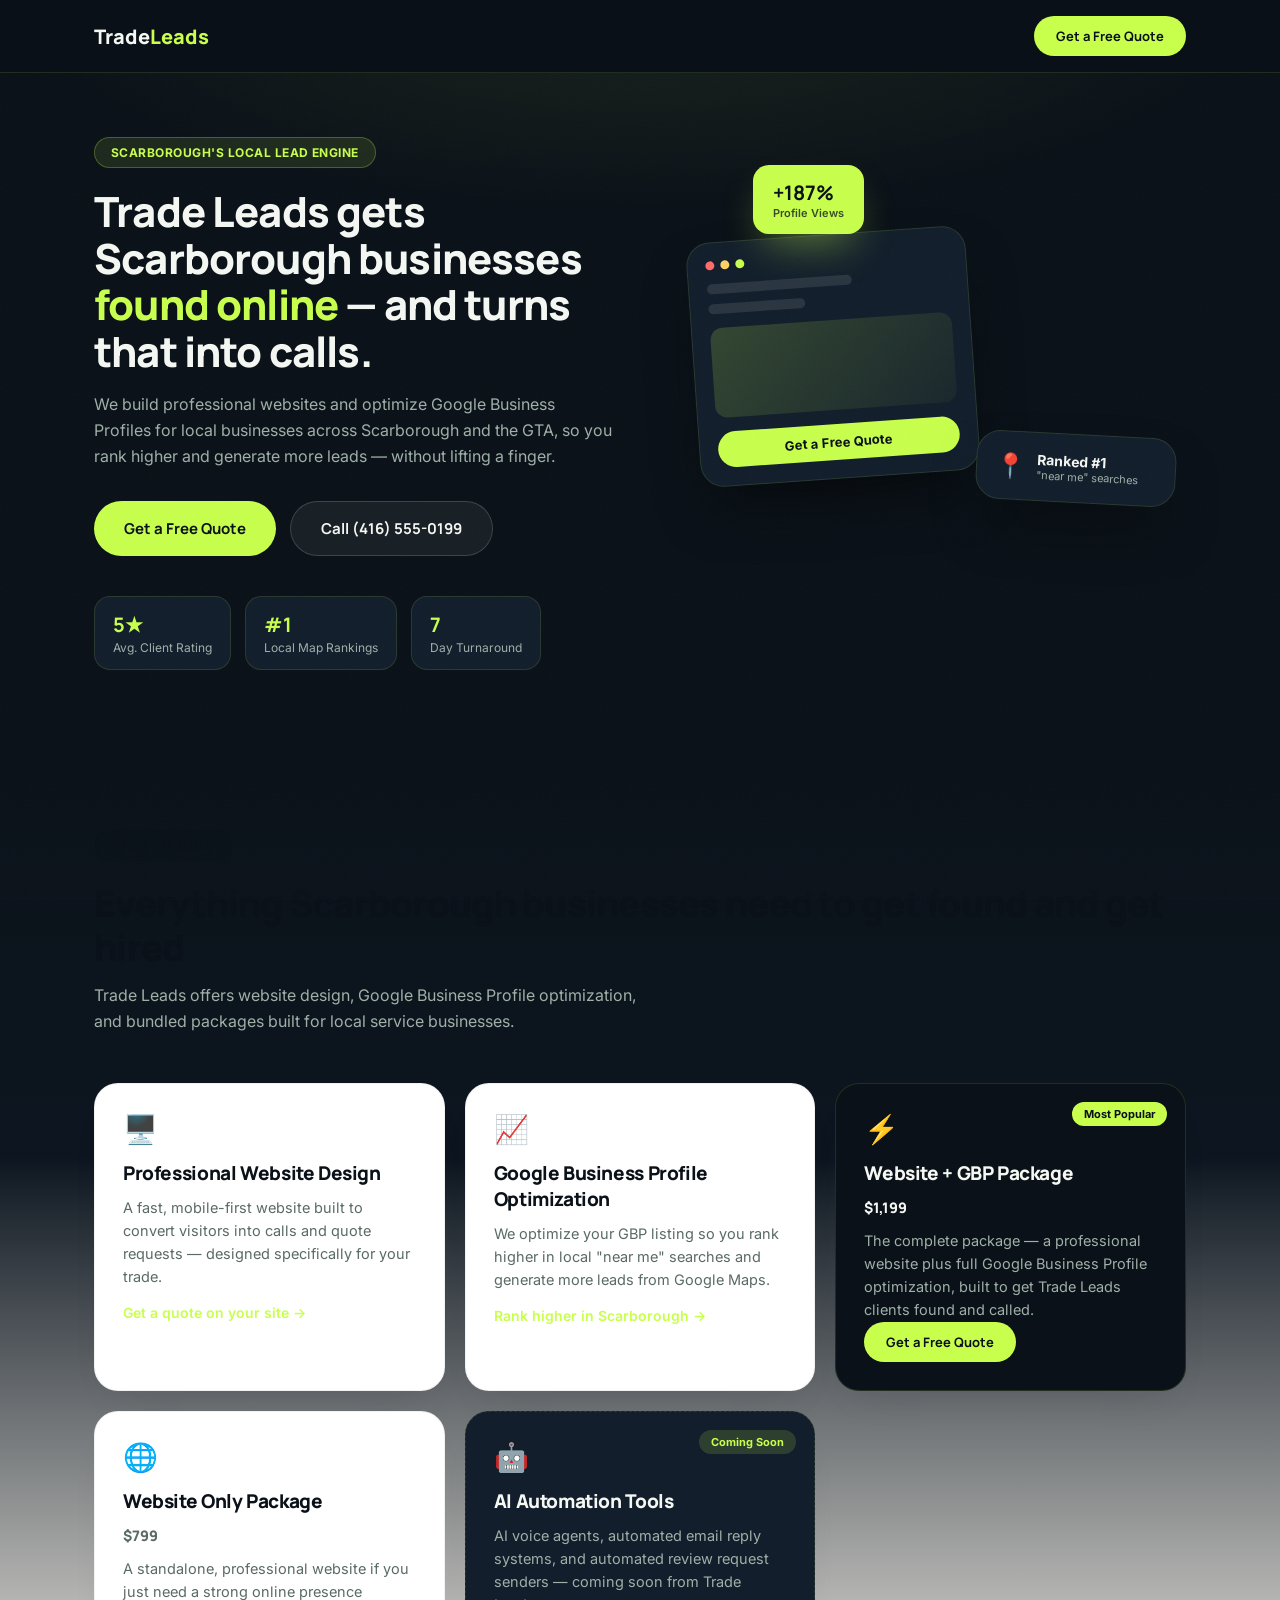
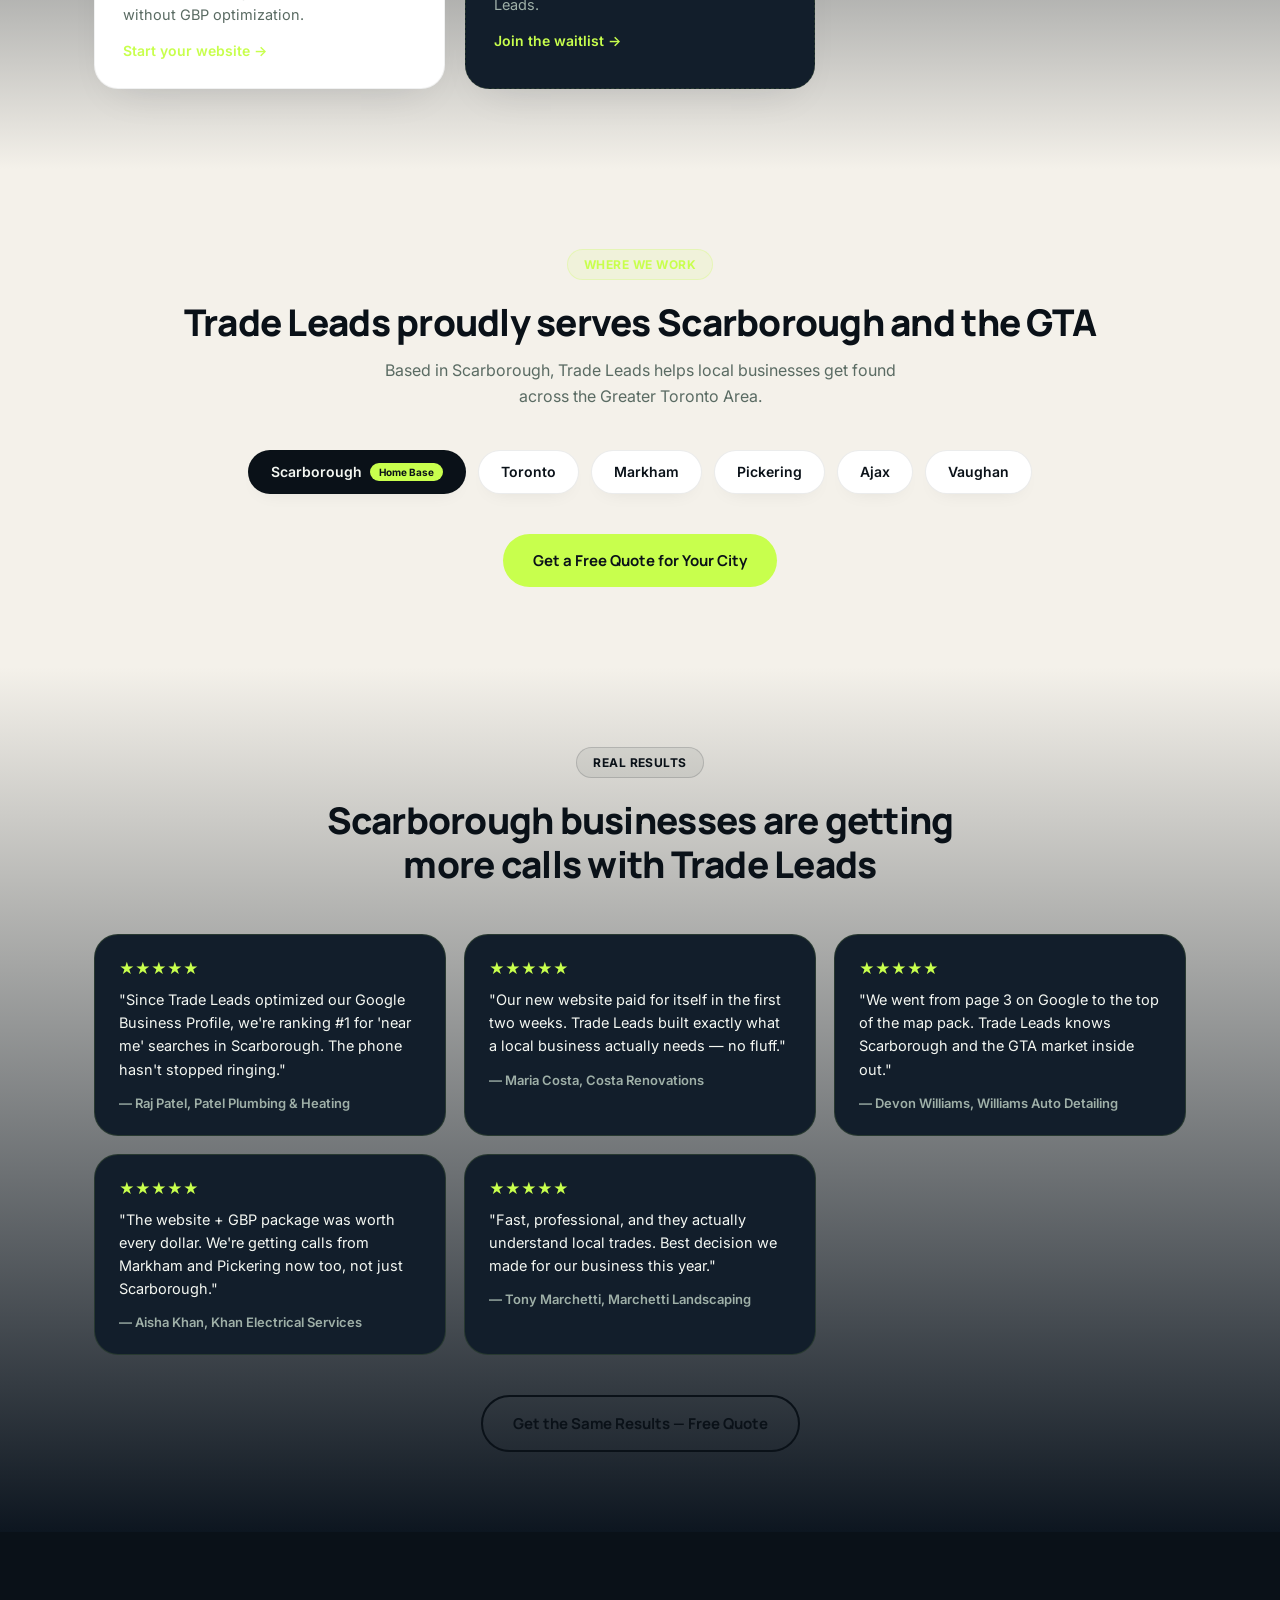
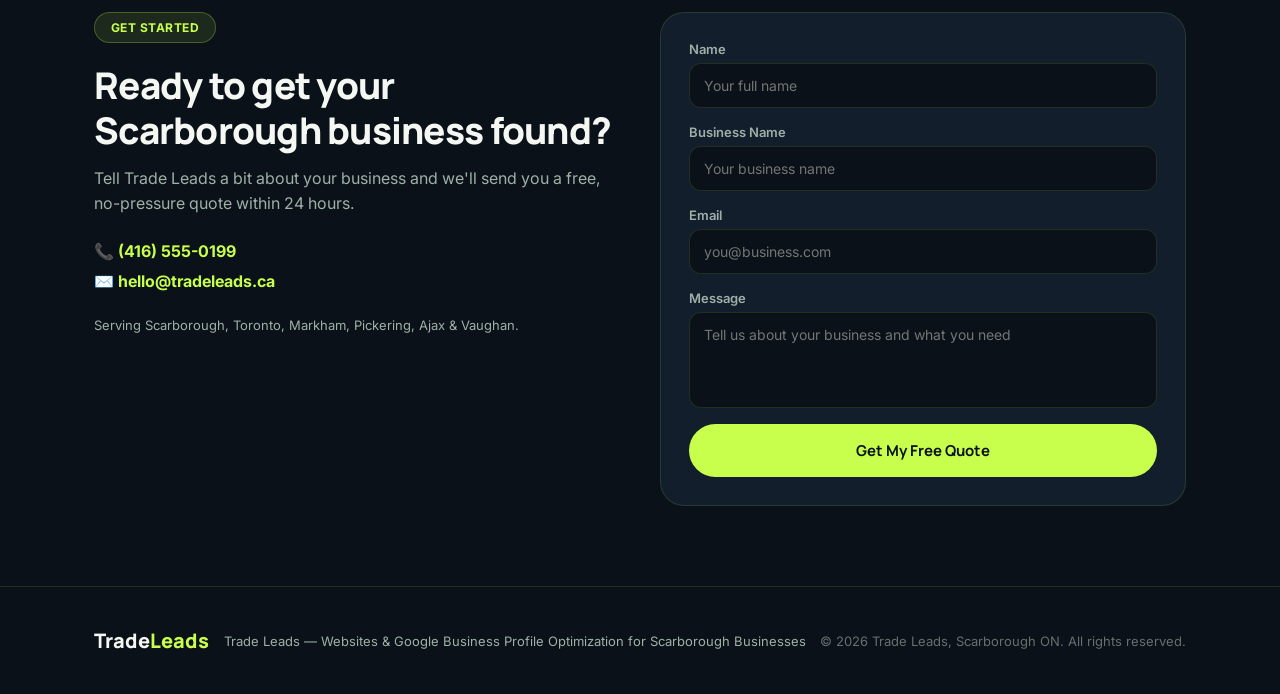
==== index.html @ 7f6110b3 "Initial build: Trade Leads single-page site" ====
<!DOCTYPE html>
<html lang="en">
<head>
<meta charset="UTF-8">
<meta name="viewport" content="width=device-width, initial-scale=1.0">
<title>Trade Leads — Websites & Google Business Profiles for Scarborough Businesses</title>
<meta name="description" content="Trade Leads builds professional websites and optimizes Google Business Profiles for local businesses in Scarborough and the GTA. Get found. Get more leads.">
<link rel="preconnect" href="https://fonts.googleapis.com">
<link rel="preconnect" href="https://fonts.gstatic.com" crossorigin>
<link href="https://fonts.googleapis.com/css2?family=Manrope:wght@500;600;700;800&family=Inter:wght@400;500;600&display=swap" rel="stylesheet">
<link rel="stylesheet" href="styles.css">
</head>
<body>

<div class="grain"></div>

<!-- HEADER -->
<header class="site-header">
  <div class="wrap header-row">
    <div class="logo">Trade<span>Leads</span></div>
    <a href="#contact" class="btn btn-primary btn-small">Get a Free Quote</a>
  </div>
</header>

<!-- HERO -->
<section class="hero">
  <div class="wrap hero-grid">
    <div class="hero-copy reveal">
      <span class="badge">Scarborough's Local Lead Engine</span>
      <h1>Trade Leads gets Scarborough businesses <span class="accent">found online</span> — and turns that into calls.</h1>
      <p class="hero-sub">We build professional websites and optimize Google Business Profiles for local businesses across Scarborough and the GTA, so you rank higher and generate more leads — without lifting a finger.</p>
      <div class="hero-ctas">
        <a href="#contact" class="btn btn-primary">Get a Free Quote</a>
        <a href="tel:+14165550199" class="btn btn-ghost">Call (416) 555-0199</a>
      </div>
      <div class="hero-stats">
        <div class="stat-pill float-1"><strong>5★</strong><span>Avg. Client Rating</span></div>
        <div class="stat-pill float-2"><strong>#1</strong><span>Local Map Rankings</span></div>
        <div class="stat-pill float-3"><strong>7</strong><span>Day Turnaround</span></div>
      </div>
    </div>

    <div class="hero-visual reveal">
      <div class="card-stack">
        <div class="float-card mockup-tilt-1">
          <div class="mockup-top">
            <span class="dot dot-r"></span><span class="dot dot-y"></span><span class="dot dot-g"></span>
          </div>
          <div class="mockup-body">
            <div class="mock-line w-60"></div>
            <div class="mock-line w-40"></div>
            <div class="mock-block"></div>
            <div class="mock-cta">Get a Free Quote</div>
          </div>
        </div>
        <div class="float-card mockup-tilt-2 small-card">
          <div class="gbp-pin">📍</div>
          <div class="gbp-text">
            <strong>Ranked #1</strong>
            <span>"near me" searches</span>
          </div>
        </div>
        <div class="badge-floating float-2">
          <strong>+187%</strong>
          <span>Profile Views</span>
        </div>
      </div>
    </div>
  </div>
</section>

<!-- SERVICES -->
<section class="services" id="services">
  <div class="wrap">
    <span class="badge badge-light">What We Build</span>
    <h2 class="reveal">Everything Scarborough businesses need to get found and get hired</h2>
    <p class="section-sub reveal">Trade Leads offers website design, Google Business Profile optimization, and bundled packages built for local service businesses.</p>

    <div class="service-grid">
      <div class="service-card reveal">
        <div class="service-icon">🖥️</div>
        <h3>Professional Website Design</h3>
        <p>A fast, mobile-first website built to convert visitors into calls and quote requests — designed specifically for your trade.</p>
        <a href="#contact" class="inline-cta">Get a quote on your site →</a>
      </div>

      <div class="service-card reveal">
        <div class="service-icon">📈</div>
        <h3>Google Business Profile Optimization</h3>
        <p>We optimize your GBP listing so you rank higher in local "near me" searches and generate more leads from Google Maps.</p>
        <a href="#contact" class="inline-cta">Rank higher in Scarborough →</a>
      </div>

      <div class="service-card highlight reveal">
        <span class="ribbon">Most Popular</span>
        <div class="service-icon">⚡</div>
        <h3>Website + GBP Package</h3>
        <p class="price">$1,199</p>
        <p>The complete package — a professional website plus full Google Business Profile optimization, built to get Trade Leads clients found and called.</p>
        <a href="#contact" class="btn btn-primary btn-small">Get a Free Quote</a>
      </div>

      <div class="service-card reveal">
        <div class="service-icon">🌐</div>
        <h3>Website Only Package</h3>
        <p class="price">$799</p>
        <p>A standalone, professional website if you just need a strong online presence without GBP optimization.</p>
        <a href="#contact" class="inline-cta">Start your website →</a>
      </div>

      <div class="service-card soon reveal">
        <span class="ribbon ribbon-soon">Coming Soon</span>
        <div class="service-icon">🤖</div>
        <h3>AI Automation Tools</h3>
        <p>AI voice agents, automated email reply systems, and automated review request senders — coming soon from Trade Leads.</p>
        <a href="#contact" class="inline-cta">Join the waitlist →</a>
      </div>
    </div>
  </div>
</section>

<!-- SERVICE AREAS -->
<section class="areas">
  <div class="wrap">
    <span class="badge">Where We Work</span>
    <h2 class="reveal">Trade Leads proudly serves Scarborough and the GTA</h2>
    <p class="section-sub reveal">Based in Scarborough, Trade Leads helps local businesses get found across the Greater Toronto Area.</p>
    <div class="area-grid reveal">
      <div class="area-chip area-main">Scarborough <span>Home Base</span></div>
      <div class="area-chip">Toronto</div>
      <div class="area-chip">Markham</div>
      <div class="area-chip">Pickering</div>
      <div class="area-chip">Ajax</div>
      <div class="area-chip">Vaughan</div>
    </div>
    <a href="#contact" class="btn btn-primary inline-cta-block">Get a Free Quote for Your City</a>
  </div>
</section>

<!-- REVIEWS -->
<section class="reviews">
  <div class="wrap">
    <span class="badge badge-light">Real Results</span>
    <h2 class="reveal">Scarborough businesses are getting more calls with Trade Leads</h2>

    <div class="review-grid">
      <div class="review-card reveal">
        <div class="stars">★★★★★</div>
        <p>"Since Trade Leads optimized our Google Business Profile, we're ranking #1 for 'near me' searches in Scarborough. The phone hasn't stopped ringing."</p>
        <div class="reviewer">— Raj Patel, Patel Plumbing & Heating</div>
      </div>
      <div class="review-card reveal">
        <div class="stars">★★★★★</div>
        <p>"Our new website paid for itself in the first two weeks. Trade Leads built exactly what a local business actually needs — no fluff."</p>
        <div class="reviewer">— Maria Costa, Costa Renovations</div>
      </div>
      <div class="review-card reveal">
        <div class="stars">★★★★★</div>
        <p>"We went from page 3 on Google to the top of the map pack. Trade Leads knows Scarborough and the GTA market inside out."</p>
        <div class="reviewer">— Devon Williams, Williams Auto Detailing</div>
      </div>
      <div class="review-card reveal">
        <div class="stars">★★★★★</div>
        <p>"The website + GBP package was worth every dollar. We're getting calls from Markham and Pickering now too, not just Scarborough."</p>
        <div class="reviewer">— Aisha Khan, Khan Electrical Services</div>
      </div>
      <div class="review-card reveal">
        <div class="stars">★★★★★</div>
        <p>"Fast, professional, and they actually understand local trades. Best decision we made for our business this year."</p>
        <div class="reviewer">— Tony Marchetti, Marchetti Landscaping</div>
      </div>
    </div>
    <a href="#contact" class="btn btn-ghost-light inline-cta-block">Get the Same Results — Free Quote</a>
  </div>
</section>

<!-- CONTACT -->
<section class="contact" id="contact">
  <div class="wrap contact-grid">
    <div class="contact-copy reveal">
      <span class="badge">Get Started</span>
      <h2>Ready to get your Scarborough business found?</h2>
      <p>Tell Trade Leads a bit about your business and we'll send you a free, no-pressure quote within 24 hours.</p>
      <div class="contact-info">
        <a href="tel:+14165550199" class="contact-line">📞 (416) 555-0199</a>
        <a href="mailto:hello@tradeleads.ca" class="contact-line">✉️ hello@tradeleads.ca</a>
      </div>
      <p class="contact-note">Serving Scarborough, Toronto, Markham, Pickering, Ajax & Vaughan.</p>
    </div>

    <form class="contact-form reveal" onsubmit="event.preventDefault(); this.querySelector('.form-success').style.display='block';">
      <label>Name
        <input type="text" name="name" placeholder="Your full name" required>
      </label>
      <label>Business Name
        <input type="text" name="business" placeholder="Your business name" required>
      </label>
      <label>Email
        <input type="email" name="email" placeholder="you@business.com" required>
      </label>
      <label>Message
        <textarea name="message" placeholder="Tell us about your business and what you need" rows="4" required></textarea>
      </label>
      <button type="submit" class="btn btn-primary btn-block">Get My Free Quote</button>
      <p class="form-success">Thanks! Trade Leads will be in touch within 24 hours.</p>
    </form>
  </div>
</section>

<!-- FOOTER -->
<footer class="site-footer">
  <div class="wrap footer-row">
    <div class="logo">Trade<span>Leads</span></div>
    <p>Trade Leads — Websites & Google Business Profile Optimization for Scarborough Businesses</p>
    <p class="copyright">© 2026 Trade Leads, Scarborough ON. All rights reserved.</p>
  </div>
</footer>

<script src="script.js"></script>
</body>
</html>
---- styles.css ----
/* ===== TOKENS ===== */
:root{
  --navy-deep:#0a1118;
  --navy:#0d1620;
  --navy-card:#121e2b;
  --navy-border:rgba(195,255,90,0.12);
  --lime:#c8ff4d;
  --lime-dim:#a8e63d;
  --ink:#0a1118;
  --white:#f4f7f2;
  --grey:#9fb0a8;
  --light-bg:#f4f1ea;
  --light-card:#ffffff;

  --font-display:'Manrope', sans-serif;
  --font-body:'Inter', sans-serif;

  --radius-pill:999px;
  --radius-lg:24px;
  --radius-md:16px;
}

*{margin:0;padding:0;box-sizing:border-box;}
html{scroll-behavior:smooth;}
body{
  font-family:var(--font-body);
  background:var(--navy-deep);
  color:var(--white);
  overflow-x:hidden;
  -webkit-font-smoothing:antialiased;
}
h1,h2,h3{font-family:var(--font-display); font-weight:800; letter-spacing:-0.02em;}
p{color:var(--grey); line-height:1.6;}
a{text-decoration:none; color:inherit;}
.wrap{max-width:1140px; margin:0 auto; padding:0 24px;}

@media (prefers-reduced-motion: reduce){
  *{animation-duration:0.01ms !important; transition-duration:0.01ms !important;}
}

/* film grain texture for premium depth */
.grain{
  position:fixed; inset:0; pointer-events:none; z-index:1; opacity:0.025;
  background-image:url("data:image/svg+xml,%3Csvg xmlns='http://www.w3.org/2000/svg' width='100' height='100'%3E%3Cfilter id='n'%3E%3CfeTurbulence type='fractalNoise' baseFrequency='0.9' numOctaves='2' stitchTiles='stitch'/%3E%3C/filter%3E%3Crect width='100%25' height='100%25' filter='url(%23n)'/%3E%3C/svg%3E");
}

/* ===== BUTTONS ===== */
.btn{
  display:inline-flex; align-items:center; justify-content:center; gap:8px;
  padding:16px 30px; border-radius:var(--radius-pill);
  font-family:var(--font-display); font-weight:700; font-size:15px;
  transition:transform 0.25s ease, box-shadow 0.25s ease;
  cursor:pointer; border:none; white-space:nowrap;
}
.btn-primary{
  background:var(--lime); color:var(--ink);
  box-shadow:0 0 0 0 rgba(200,255,77,0.4);
}
.btn-primary:hover{ transform:translateY(-2px) scale(1.02); box-shadow:0 10px 30px -8px rgba(200,255,77,0.5); }
.btn-ghost{
  background:rgba(255,255,255,0.06); color:var(--white);
  border:1px solid rgba(255,255,255,0.16);
}
.btn-ghost:hover{ transform:translateY(-2px); background:rgba(255,255,255,0.1); }
.btn-ghost-light{
  background:transparent; color:var(--ink);
  border:2px solid var(--ink);
}
.btn-ghost-light:hover{ background:var(--ink); color:var(--lime); transform:translateY(-2px); }
.btn-small{ padding:11px 22px; font-size:13px; }
.btn-block{ width:100%; }
.inline-cta-block{ margin-top:40px; display:flex; width:fit-content; margin-left:auto; margin-right:auto; }

.inline-cta{
  display:inline-block; margin-top:16px; font-weight:600; font-size:14px;
  color:var(--lime); border-bottom:1px solid transparent; transition:border-color 0.2s;
}
.inline-cta:hover{ border-color:var(--lime); }

/* ===== BADGES ===== */
.badge{
  display:inline-block; padding:7px 16px; border-radius:var(--radius-pill);
  background:rgba(200,255,77,0.1); border:1px solid rgba(200,255,77,0.25);
  color:var(--lime); font-size:12px; font-weight:700; letter-spacing:0.04em;
  text-transform:uppercase; margin-bottom:20px;
}
.badge-light{
  background:rgba(10,17,24,0.06); border:1px solid rgba(10,17,24,0.15); color:var(--ink);
}

/* ===== HEADER ===== */
.site-header{
  position:sticky; top:0; z-index:50;
  background:rgba(10,17,24,0.85); backdrop-filter:blur(12px);
  border-bottom:1px solid var(--navy-border);
}
.header-row{ display:flex; align-items:center; justify-content:space-between; padding:16px 24px; }
.logo{ font-family:var(--font-display); font-weight:800; font-size:20px; color:var(--white); }
.logo span{ color:var(--lime); }

/* ===== HERO ===== */
.hero{
  position:relative; padding:64px 0 80px;
  background:radial-gradient(ellipse 80% 50% at 50% -10%, rgba(200,255,77,0.08), transparent 60%), var(--navy-deep);
}
.hero-grid{ display:grid; gap:56px; }
.hero-copy h1{ font-size:clamp(2rem, 6vw, 2.6rem); line-height:1.12; margin-bottom:18px; color:var(--white); }
.accent{ color:var(--lime); }
.hero-sub{ font-size:16px; max-width:520px; margin-bottom:32px; }
.hero-ctas{ display:flex; gap:14px; flex-wrap:wrap; margin-bottom:40px; }

.hero-stats{ display:flex; gap:14px; flex-wrap:wrap; }
.stat-pill{
  display:flex; flex-direction:column; gap:2px;
  background:var(--navy-card); border:1px solid var(--navy-border);
  border-radius:var(--radius-md); padding:14px 18px; min-width:120px;
}
.stat-pill strong{ font-family:var(--font-display); color:var(--lime); font-size:20px; }
.stat-pill span{ font-size:12px; color:var(--grey); }

.hero-visual{ position:relative; min-height:340px; }
.card-stack{ position:relative; height:100%; }

.float-card{
  position:absolute; background:var(--navy-card);
  border:1px solid var(--navy-border); border-radius:var(--radius-lg);
  box-shadow:0 30px 60px -20px rgba(0,0,0,0.6);
  padding:18px;
}
.mockup-tilt-1{
  top:0; left:0; width:280px; transform:rotate(-4deg);
}
.mockup-top{ display:flex; gap:6px; margin-bottom:14px; }
.dot{ width:9px; height:9px; border-radius:50%; }
.dot-r{ background:#ff6b6b; } .dot-y{ background:#ffd166; } .dot-g{ background:var(--lime); }
.mock-line{ height:10px; border-radius:5px; background:rgba(255,255,255,0.1); margin-bottom:10px; }
.w-60{ width:60%; } .w-40{ width:40%; }
.mock-block{ height:90px; border-radius:12px; background:linear-gradient(135deg, rgba(200,255,77,0.18), rgba(200,255,77,0.04)); margin:14px 0; }
.mock-cta{
  background:var(--lime); color:var(--ink); font-weight:700; font-size:13px;
  text-align:center; padding:10px; border-radius:var(--radius-pill);
}

.small-card{
  top:200px; right:10px; width:200px;
  display:flex; align-items:center; gap:12px; transform:rotate(3deg);
}
.gbp-pin{ font-size:24px; }
.gbp-text{ display:flex; flex-direction:column; }
.gbp-text strong{ font-size:14px; color:var(--white); }
.gbp-text span{ font-size:11px; color:var(--grey); }

.badge-floating{
  position:absolute; bottom:0; left:60px;
  background:var(--lime); color:var(--ink); border-radius:var(--radius-md);
  padding:14px 20px; box-shadow:0 20px 40px -12px rgba(200,255,77,0.4);
  display:flex; flex-direction:column;
}
.badge-floating strong{ font-family:var(--font-display); font-size:20px; }
.badge-floating span{ font-size:11px; font-weight:600; opacity:0.75; }

.float-1{ animation:floaty 5s ease-in-out infinite; }
.float-2{ animation:floaty 6s ease-in-out infinite 0.5s; }
.float-3{ animation:floaty 5.5s ease-in-out infinite 1s; }
@keyframes floaty{ 0%,100%{ transform:translateY(0); } 50%{ transform:translateY(-8px); } }

/* ===== SECTION SHARED ===== */
section{ padding:80px 0; }
.section-sub{ max-width:560px; font-size:16px; margin-top:14px; margin-bottom:8px; }
h2{ font-size:clamp(1.7rem, 4vw, 2.3rem); line-height:1.2; }

/* dark -> light transition glow */
.services{
  background:linear-gradient(180deg, var(--navy-deep) 0%, var(--navy) 40%, var(--light-bg) 100%);
}
.services h2, .services .badge-light{ color:var(--ink); }
.services h2{ color:var(--navy-deep); margin-top:0; }

.service-grid{
  display:grid; grid-template-columns:1fr; gap:20px; margin-top:48px;
}
.service-card{
  background:var(--light-card); border-radius:var(--radius-lg);
  padding:28px; position:relative; border:1px solid rgba(10,17,24,0.06);
  box-shadow:0 20px 40px -24px rgba(10,17,24,0.15);
  transition:transform 0.3s ease, box-shadow 0.3s ease;
}
.service-card:hover{ transform:translateY(-6px); box-shadow:0 30px 50px -20px rgba(10,17,24,0.2); }
.service-card h3{ color:var(--navy-deep); font-size:19px; margin-bottom:10px; }
.service-card p{ color:#5a6b63; font-size:14.5px; }
.service-icon{ font-size:28px; margin-bottom:14px; }
.price{ font-family:var(--font-display); font-size:30px; font-weight:800; color:var(--navy-deep); margin:4px 0 10px; }

.service-card.highlight{
  background:var(--navy-deep); border:1px solid var(--navy-border);
}
.service-card.highlight h3, .service-card.highlight .price{ color:var(--white); }
.service-card.highlight p{ color:var(--grey); }

.ribbon{
  position:absolute; top:18px; right:18px; background:var(--lime); color:var(--ink);
  font-size:11px; font-weight:700; padding:5px 12px; border-radius:var(--radius-pill);
}
.ribbon-soon{ background:rgba(200,255,77,0.15); color:var(--lime); }
.service-card.soon{ background:var(--navy-card); border:1px dashed var(--navy-border); }
.service-card.soon h3, .service-card.soon p{ color:var(--white); }
.service-card.soon p{ color:var(--grey); }

/* ===== AREAS ===== */
.areas{ background:var(--light-bg); text-align:center; }
.areas h2, .areas p{ color:var(--navy-deep); }
.areas p{ color:#5a6b63; margin-left:auto; margin-right:auto; }
.area-grid{
  display:flex; flex-wrap:wrap; gap:12px; justify-content:center; margin-top:40px;
}
.area-chip{
  background:var(--light-card); padding:12px 22px; border-radius:var(--radius-pill);
  font-weight:600; font-size:14px; color:var(--navy-deep);
  border:1px solid rgba(10,17,24,0.08); box-shadow:0 8px 20px -12px rgba(10,17,24,0.1);
}
.area-main{
  background:var(--navy-deep); color:var(--white); display:flex; gap:8px; align-items:center;
}
.area-main span{ background:var(--lime); color:var(--ink); font-size:10px; padding:3px 9px; border-radius:var(--radius-pill); font-weight:700; }

/* ===== REVIEWS ===== */
.reviews{ background:linear-gradient(180deg, var(--light-bg) 0%, var(--navy) 100%); text-align:center; }
.reviews h2{ color:var(--navy-deep); max-width:680px; margin:0 auto; }
.review-grid{
  display:grid; grid-template-columns:1fr; gap:18px; margin-top:48px; text-align:left;
}
.review-card{
  background:var(--navy-card); border:1px solid var(--navy-border);
  border-radius:var(--radius-lg); padding:24px;
}
.stars{ color:var(--lime); font-size:15px; margin-bottom:10px; }
.review-card p{ color:var(--white); font-size:14.5px; margin-bottom:14px; }
.reviewer{ font-size:13px; color:var(--grey); font-weight:600; }

/* ===== CONTACT ===== */
.contact{ background:var(--navy-deep); }
.contact-grid{ display:grid; gap:40px; }
.contact-copy h2{ color:var(--white); margin-bottom:14px; }
.contact-info{ display:flex; flex-direction:column; gap:10px; margin:24px 0; }
.contact-line{ font-weight:700; font-size:16px; color:var(--lime); }
.contact-note{ font-size:13px; }

.contact-form{
  background:var(--navy-card); border:1px solid var(--navy-border);
  border-radius:var(--radius-lg); padding:28px; display:flex; flex-direction:column; gap:16px;
}
.contact-form label{ font-size:13px; font-weight:600; color:var(--grey); display:flex; flex-direction:column; gap:6px; }
.contact-form input, .contact-form textarea{
  background:var(--navy-deep); border:1px solid var(--navy-border); border-radius:12px;
  padding:13px 14px; color:var(--white); font-family:var(--font-body); font-size:14px; resize:none;
}
.contact-form input:focus, .contact-form textarea:focus{
  outline:2px solid var(--lime); outline-offset:1px;
}
.form-success{ display:none; color:var(--lime); font-size:13px; font-weight:600; text-align:center; }

/* ===== FOOTER ===== */
.site-footer{ background:var(--navy-deep); border-top:1px solid var(--navy-border); padding:40px 0; }
.footer-row{ display:flex; flex-direction:column; align-items:center; gap:10px; text-align:center; }
.footer-row p{ font-size:13px; }
.copyright{ font-size:12px; opacity:0.6; }

/* ===== SCROLL REVEAL ===== */
.reveal{ opacity:0; transform:translateY(24px); transition:opacity 0.7s ease, transform 0.7s ease; }
.reveal.in-view{ opacity:1; transform:translateY(0); }

/* ===== DESKTOP ===== */
@media (min-width:860px){
  .hero-grid{ grid-template-columns:1.1fr 1fr; align-items:center; }
  .service-grid{ grid-template-columns:repeat(3, 1fr); }
  .review-grid{ grid-template-columns:repeat(3, 1fr); }
  .contact-grid{ grid-template-columns:1fr 1fr; align-items:start; }
  .footer-row{ flex-direction:row; justify-content:space-between; text-align:left; }
}
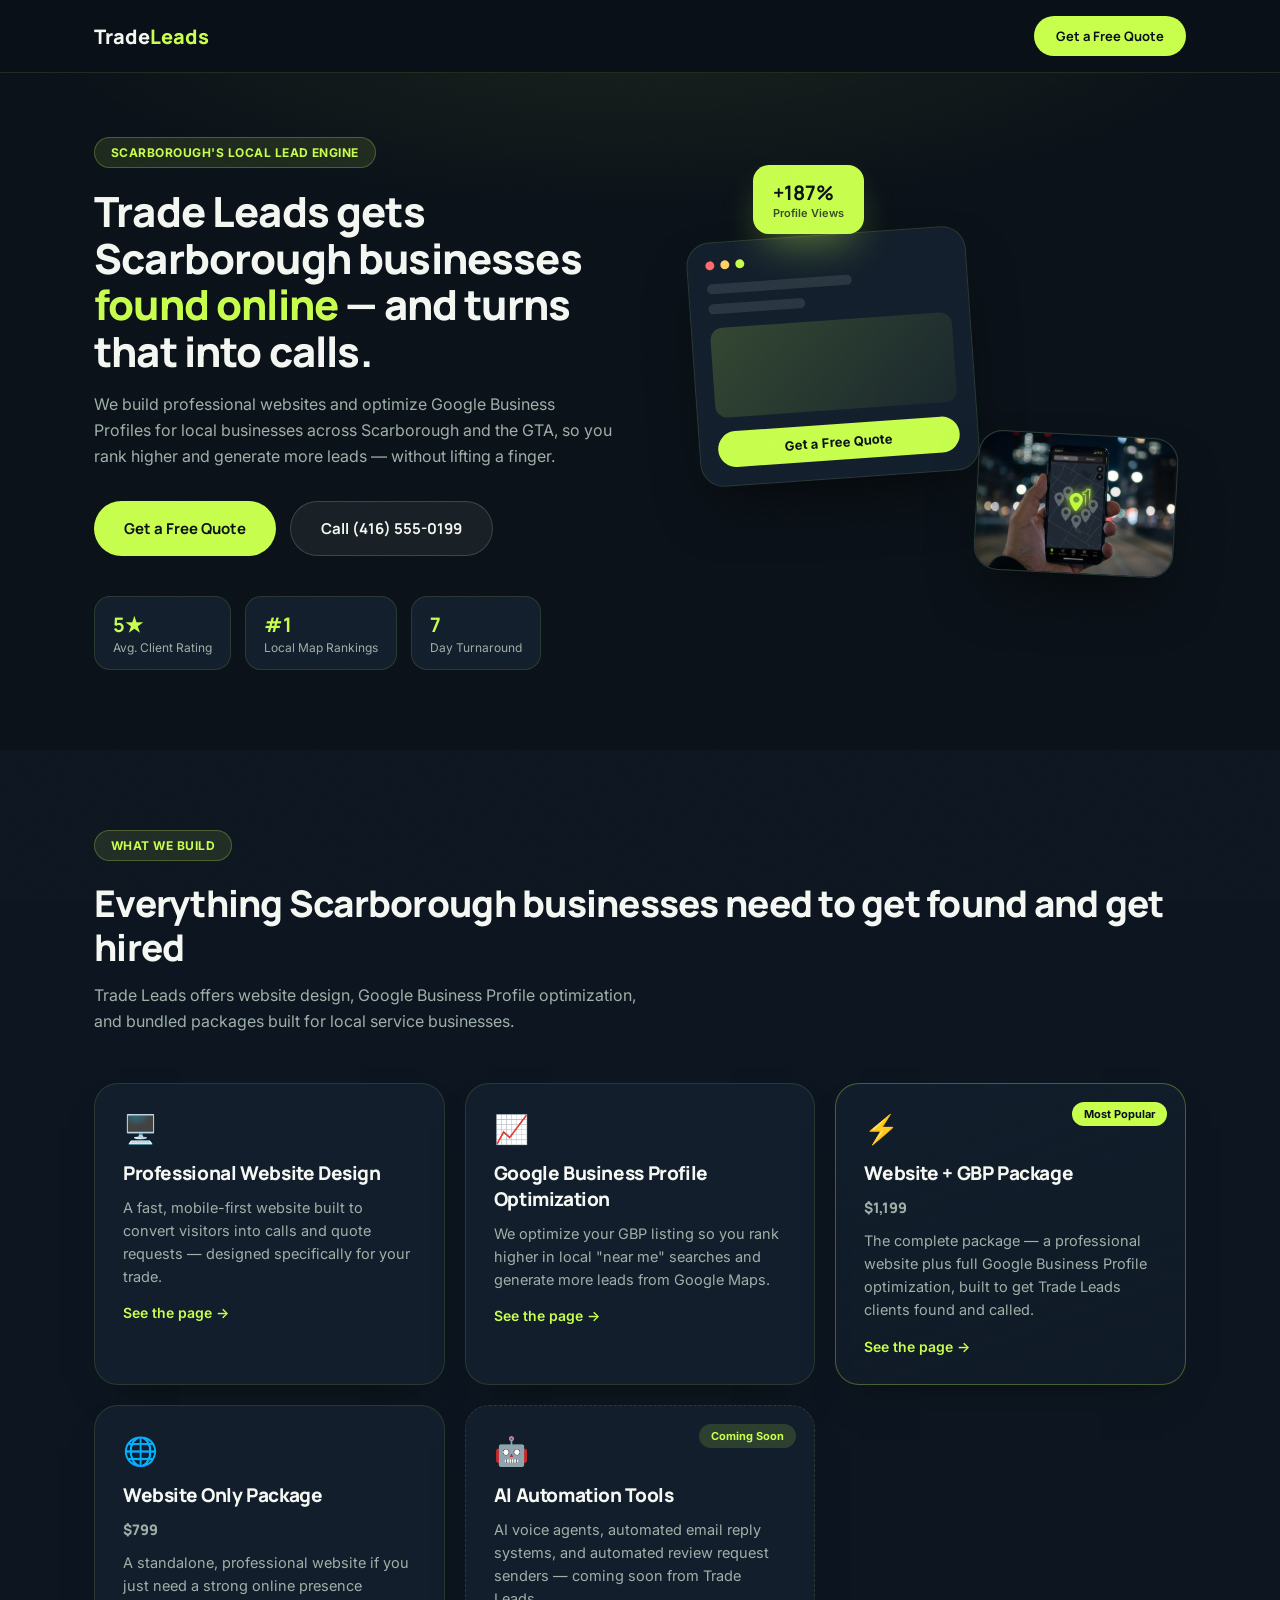
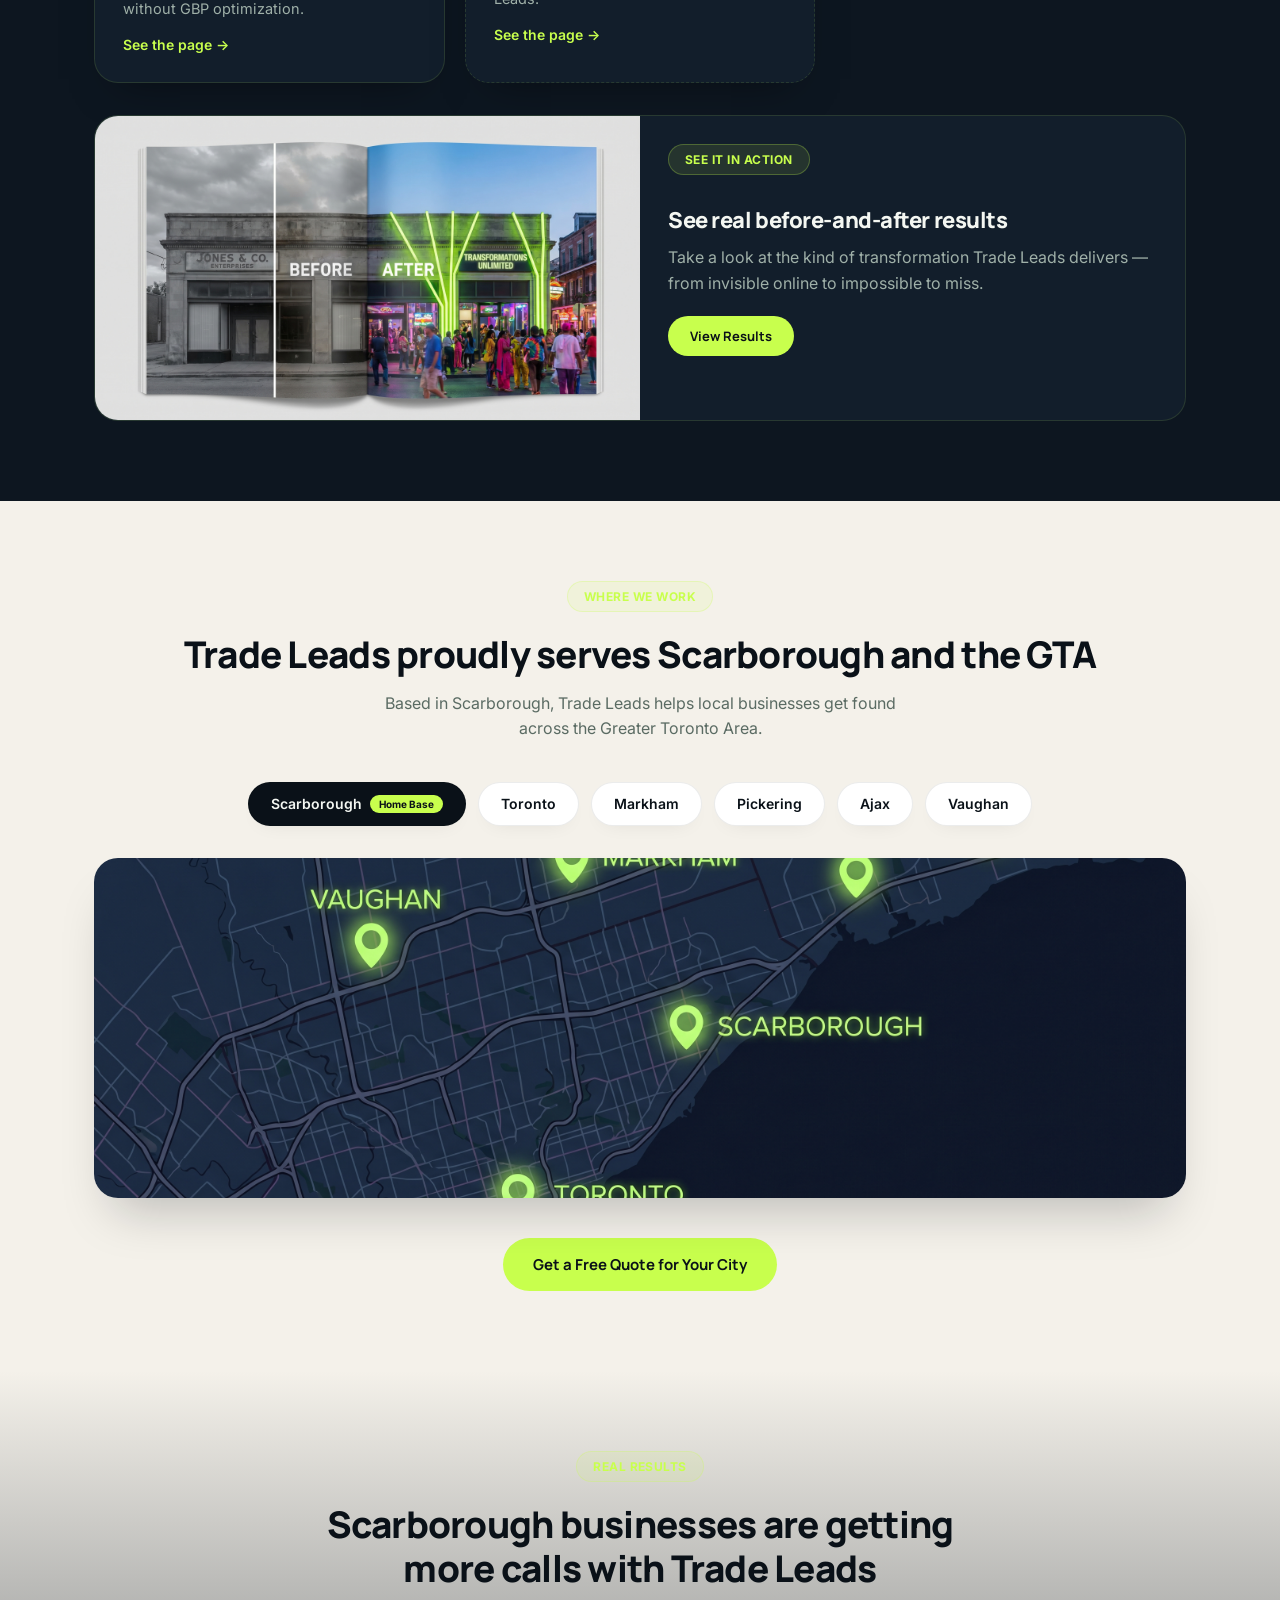
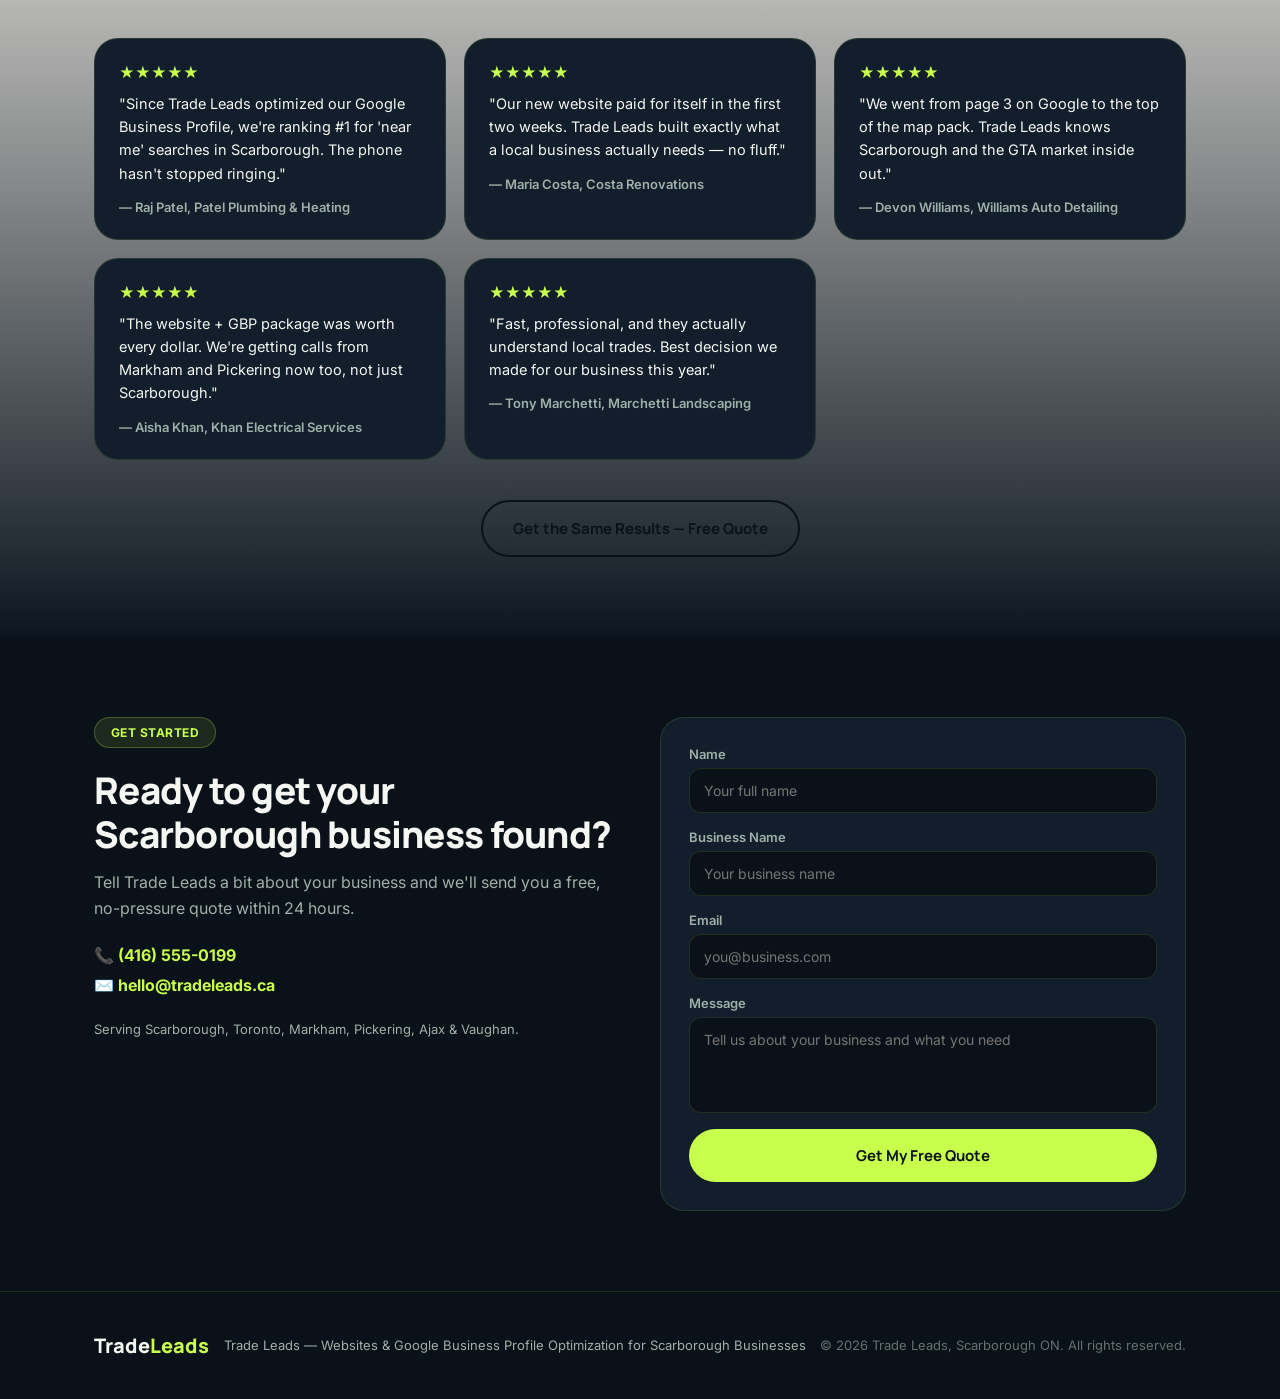
==== commit ae839c8a: "Add subpages, premium image set, results charts, fix card colors" ====
--- a/index.html
+++ b/index.html
@@ -53,12 +53,8 @@
             <div class="mock-cta">Get a Free Quote</div>
           </div>
         </div>
-        <div class="float-card mockup-tilt-2 small-card">
-          <div class="gbp-pin">📍</div>
-          <div class="gbp-text">
-            <strong>Ranked #1</strong>
-            <span>"near me" searches</span>
-          </div>
+        <div class="float-card mockup-tilt-2 small-card img-card">
+          <img src="images/gbp-rank-hand.jpg" alt="Phone showing number one Google ranking pin" loading="lazy">
         </div>
         <div class="badge-floating float-2">
           <strong>+187%</strong>
@@ -77,43 +73,53 @@
     <p class="section-sub reveal">Trade Leads offers website design, Google Business Profile optimization, and bundled packages built for local service businesses.</p>
 
     <div class="service-grid">
-      <div class="service-card reveal">
+      <a href="website-design.html" class="service-card reveal">
         <div class="service-icon">🖥️</div>
         <h3>Professional Website Design</h3>
         <p>A fast, mobile-first website built to convert visitors into calls and quote requests — designed specifically for your trade.</p>
-        <a href="#contact" class="inline-cta">Get a quote on your site →</a>
-      </div>
-
-      <div class="service-card reveal">
+        <span class="inline-cta">See the page →</span>
+      </a>
+
+      <a href="gbp-optimization.html" class="service-card reveal">
         <div class="service-icon">📈</div>
         <h3>Google Business Profile Optimization</h3>
         <p>We optimize your GBP listing so you rank higher in local "near me" searches and generate more leads from Google Maps.</p>
-        <a href="#contact" class="inline-cta">Rank higher in Scarborough →</a>
-      </div>
-
-      <div class="service-card highlight reveal">
+        <span class="inline-cta">See the page →</span>
+      </a>
+
+      <a href="website-gbp-package.html" class="service-card highlight reveal">
         <span class="ribbon">Most Popular</span>
         <div class="service-icon">⚡</div>
         <h3>Website + GBP Package</h3>
         <p class="price">$1,199</p>
         <p>The complete package — a professional website plus full Google Business Profile optimization, built to get Trade Leads clients found and called.</p>
-        <a href="#contact" class="btn btn-primary btn-small">Get a Free Quote</a>
-      </div>
-
-      <div class="service-card reveal">
+        <span class="inline-cta">See the page →</span>
+      </a>
+
+      <a href="website-only.html" class="service-card reveal">
         <div class="service-icon">🌐</div>
         <h3>Website Only Package</h3>
         <p class="price">$799</p>
         <p>A standalone, professional website if you just need a strong online presence without GBP optimization.</p>
-        <a href="#contact" class="inline-cta">Start your website →</a>
-      </div>
-
-      <div class="service-card soon reveal">
+        <span class="inline-cta">See the page →</span>
+      </a>
+
+      <a href="ai-automation.html" class="service-card soon reveal">
         <span class="ribbon ribbon-soon">Coming Soon</span>
         <div class="service-icon">🤖</div>
         <h3>AI Automation Tools</h3>
         <p>AI voice agents, automated email reply systems, and automated review request senders — coming soon from Trade Leads.</p>
-        <a href="#contact" class="inline-cta">Join the waitlist →</a>
+        <span class="inline-cta">See the page →</span>
+      </a>
+    </div>
+
+    <div class="results-banner reveal">
+      <img src="images/before-after.jpg" alt="Before and after transformation example" loading="lazy">
+      <div class="results-banner-copy">
+        <span class="badge">See It In Action</span>
+        <h3>See real before-and-after results</h3>
+        <p>Take a look at the kind of transformation Trade Leads delivers — from invisible online to impossible to miss.</p>
+        <a href="results.html" class="btn btn-primary btn-small">View Results</a>
       </div>
     </div>
   </div>
@@ -133,6 +139,9 @@
       <div class="area-chip">Ajax</div>
       <div class="area-chip">Vaughan</div>
     </div>
+    <div class="area-map reveal">
+      <img src="images/gta-map.jpg" alt="Map showing Trade Leads service areas across Scarborough and the GTA" loading="lazy">
+    </div>
     <a href="#contact" class="btn btn-primary inline-cta-block">Get a Free Quote for Your City</a>
   </div>
 </section>
--- a/styles.css
+++ b/styles.css
@@ -85,7 +85,7 @@
   text-transform:uppercase; margin-bottom:20px;
 }
 .badge-light{
-  background:rgba(10,17,24,0.06); border:1px solid rgba(10,17,24,0.15); color:var(--ink);
+  background:rgba(200,255,77,0.1); border:1px solid rgba(200,255,77,0.25); color:var(--lime);
 }
 
 /* ===== HEADER ===== */
@@ -142,13 +142,17 @@
 }
 
 .small-card{
-  top:200px; right:10px; width:200px;
+  top:200px; right:10px; width:200px; height:140px;
   display:flex; align-items:center; gap:12px; transform:rotate(3deg);
 }
-.gbp-pin{ font-size:24px; }
-.gbp-text{ display:flex; flex-direction:column; }
-.gbp-text strong{ font-size:14px; color:var(--white); }
-.gbp-text span{ font-size:11px; color:var(--grey); }
+.small-card.img-card{ padding:0; overflow:hidden; }
+.small-card.img-card img{ width:100%; height:100%; object-fit:cover; display:block; border-radius:var(--radius-lg); }
+
+.area-map{
+  margin-top:32px; border-radius:var(--radius-lg); overflow:hidden;
+  box-shadow:0 30px 50px -20px rgba(10,17,24,0.25);
+}
+.area-map img{ width:100%; display:block; max-height:340px; object-fit:cover; }
 
 .badge-floating{
   position:absolute; bottom:0; left:60px;
@@ -171,40 +175,47 @@
 
 /* dark -> light transition glow */
 .services{
-  background:linear-gradient(180deg, var(--navy-deep) 0%, var(--navy) 40%, var(--light-bg) 100%);
-}
-.services h2, .services .badge-light{ color:var(--ink); }
-.services h2{ color:var(--navy-deep); margin-top:0; }
+  background:var(--navy);
+}
+.services h2{ color:var(--white); margin-top:0; }
 
 .service-grid{
   display:grid; grid-template-columns:1fr; gap:20px; margin-top:48px;
 }
 .service-card{
-  background:var(--light-card); border-radius:var(--radius-lg);
-  padding:28px; position:relative; border:1px solid rgba(10,17,24,0.06);
-  box-shadow:0 20px 40px -24px rgba(10,17,24,0.15);
-  transition:transform 0.3s ease, box-shadow 0.3s ease;
-}
-.service-card:hover{ transform:translateY(-6px); box-shadow:0 30px 50px -20px rgba(10,17,24,0.2); }
-.service-card h3{ color:var(--navy-deep); font-size:19px; margin-bottom:10px; }
-.service-card p{ color:#5a6b63; font-size:14.5px; }
+  background:var(--navy-card); border-radius:var(--radius-lg);
+  padding:28px; position:relative; border:1px solid var(--navy-border);
+  box-shadow:0 20px 40px -24px rgba(0,0,0,0.5);
+  transition:transform 0.3s ease, box-shadow 0.3s ease, border-color 0.3s ease;
+  display:block; text-decoration:none;
+}
+.service-card:hover{ transform:translateY(-6px); box-shadow:0 30px 50px -20px rgba(0,0,0,0.6); border-color:rgba(200,255,77,0.4); }
+.service-card h3{ color:var(--white); font-size:19px; margin-bottom:10px; }
+.service-card p{ color:var(--grey); font-size:14.5px; }
 .service-icon{ font-size:28px; margin-bottom:14px; }
-.price{ font-family:var(--font-display); font-size:30px; font-weight:800; color:var(--navy-deep); margin:4px 0 10px; }
+.price{ font-family:var(--font-display); font-size:30px; font-weight:800; color:var(--lime); margin:4px 0 10px; }
 
 .service-card.highlight{
-  background:var(--navy-deep); border:1px solid var(--navy-border);
-}
-.service-card.highlight h3, .service-card.highlight .price{ color:var(--white); }
-.service-card.highlight p{ color:var(--grey); }
+  background:linear-gradient(160deg, var(--navy-card), #16263650);
+  border:1px solid rgba(200,255,77,0.3);
+}
 
 .ribbon{
   position:absolute; top:18px; right:18px; background:var(--lime); color:var(--ink);
   font-size:11px; font-weight:700; padding:5px 12px; border-radius:var(--radius-pill);
 }
 .ribbon-soon{ background:rgba(200,255,77,0.15); color:var(--lime); }
-.service-card.soon{ background:var(--navy-card); border:1px dashed var(--navy-border); }
-.service-card.soon h3, .service-card.soon p{ color:var(--white); }
-.service-card.soon p{ color:var(--grey); }
+.service-card.soon{ border:1px dashed var(--navy-border); }
+
+/* results banner inside services section */
+.results-banner{
+  margin-top:32px; background:var(--navy-card); border:1px solid var(--navy-border);
+  border-radius:var(--radius-lg); overflow:hidden; display:grid; grid-template-columns:1fr;
+}
+.results-banner img{ width:100%; height:220px; object-fit:cover; display:block; }
+.results-banner-copy{ padding:28px; }
+.results-banner-copy h3{ color:var(--white); font-size:22px; margin:10px 0; }
+.results-banner-copy p{ margin-bottom:20px; }
 
 /* ===== AREAS ===== */
 .areas{ background:var(--light-bg); text-align:center; }
@@ -273,6 +284,8 @@
 @media (min-width:860px){
   .hero-grid{ grid-template-columns:1.1fr 1fr; align-items:center; }
   .service-grid{ grid-template-columns:repeat(3, 1fr); }
+  .results-banner{ grid-template-columns:1fr 1fr; align-items:stretch; }
+  .results-banner img{ height:100%; min-height:260px; }
   .review-grid{ grid-template-columns:repeat(3, 1fr); }
   .contact-grid{ grid-template-columns:1fr 1fr; align-items:start; }
   .footer-row{ flex-direction:row; justify-content:space-between; text-align:left; }
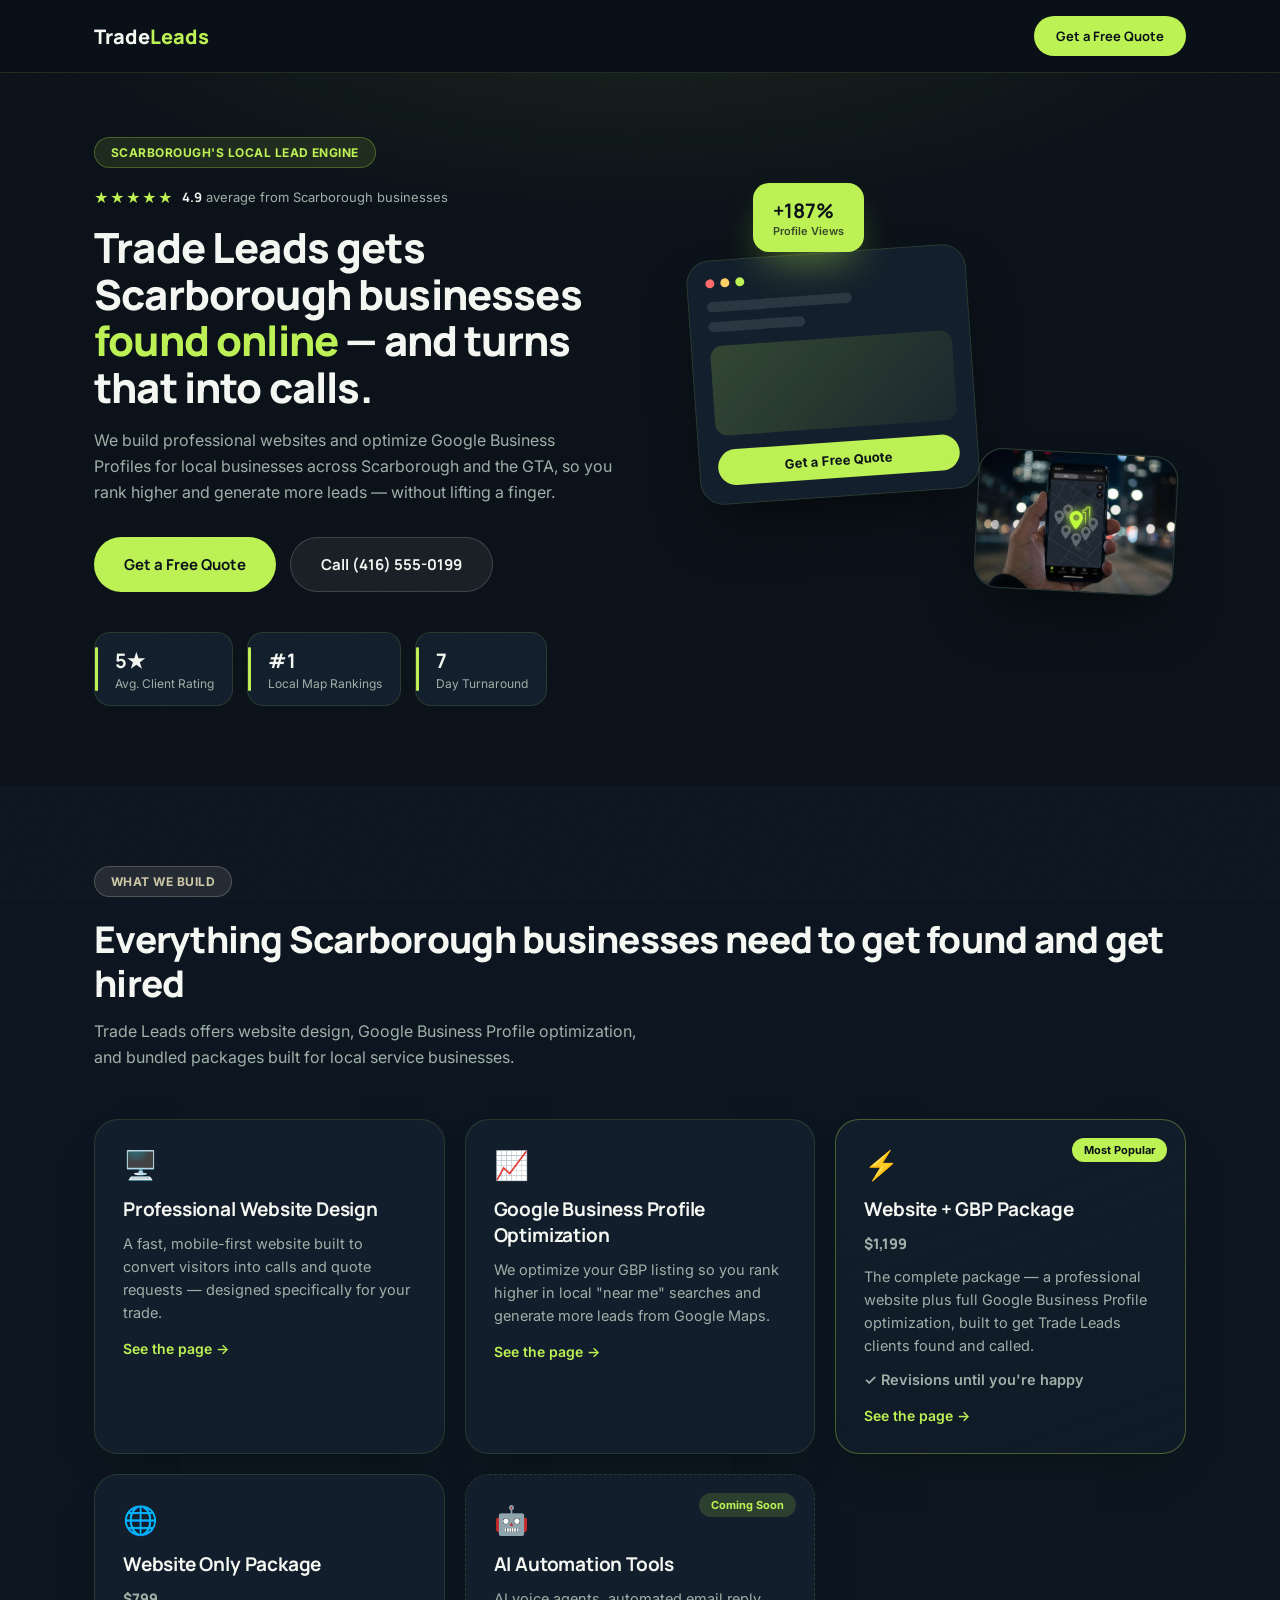
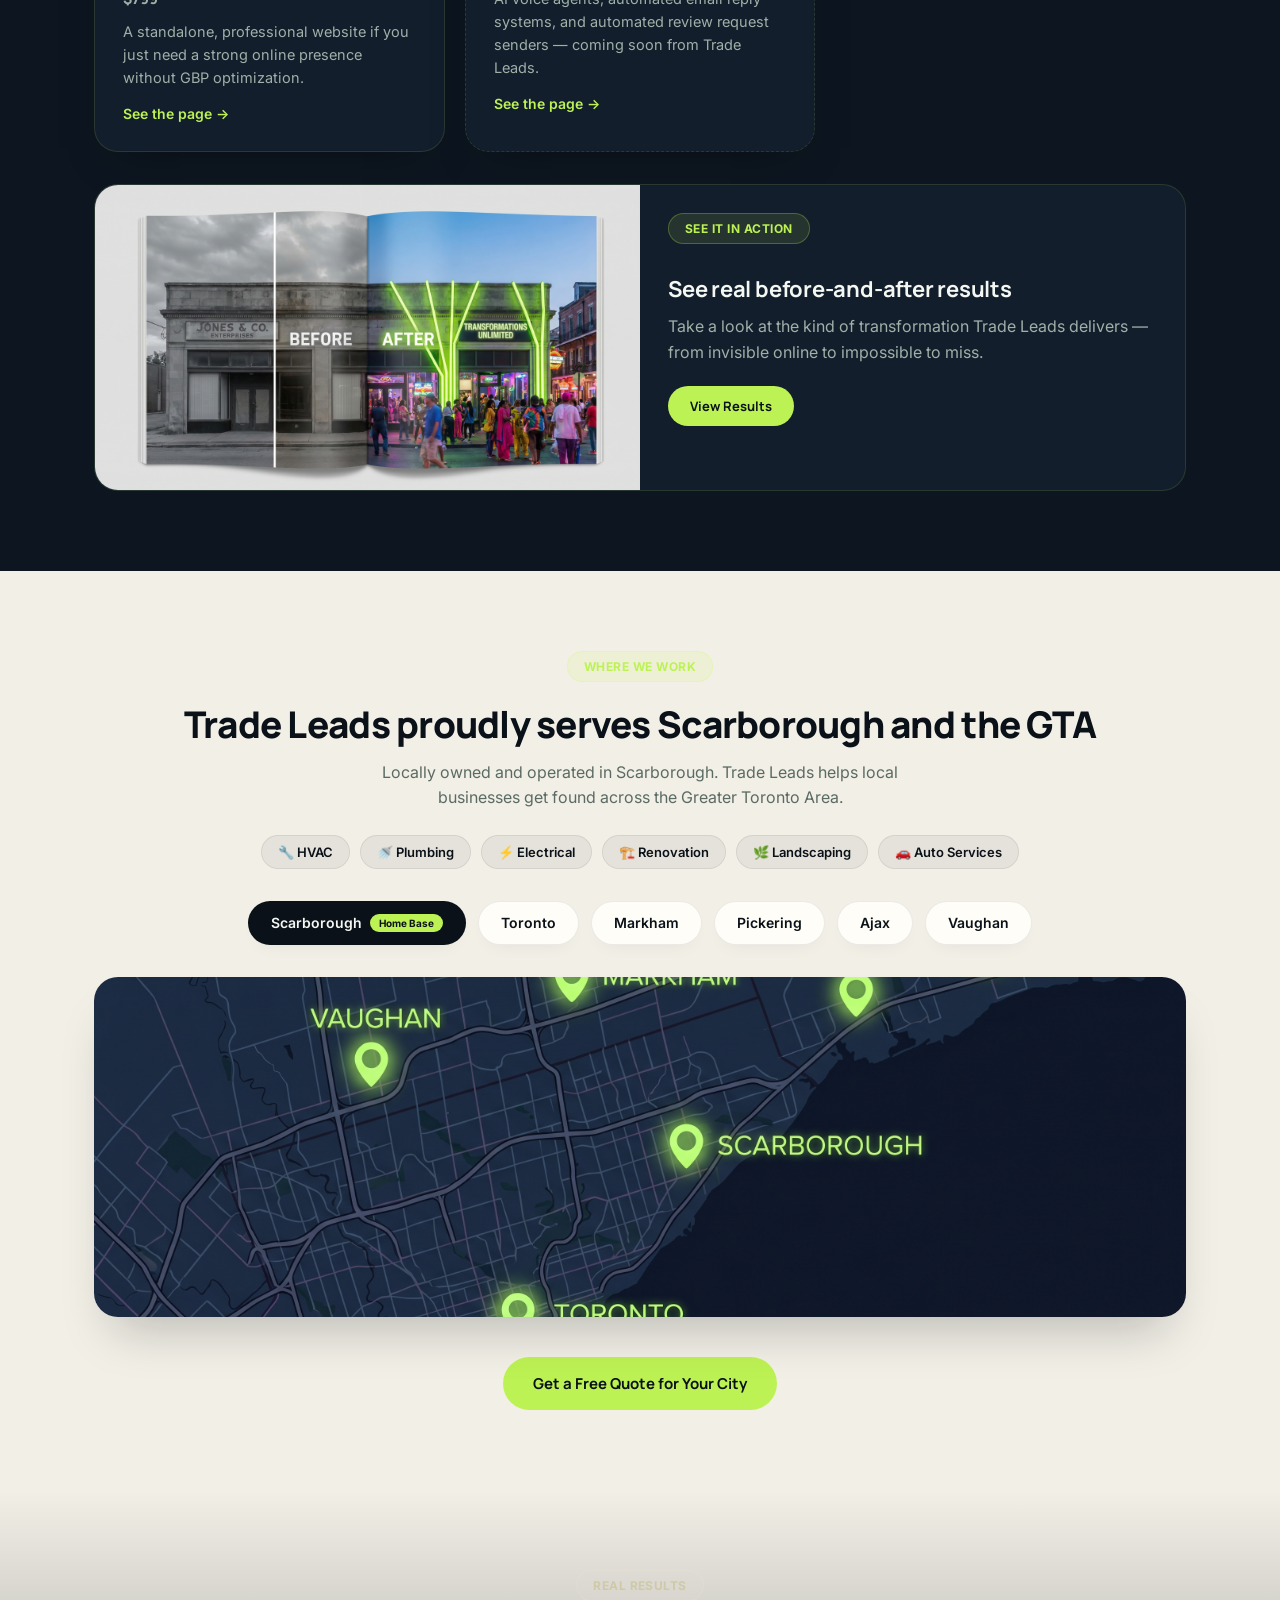
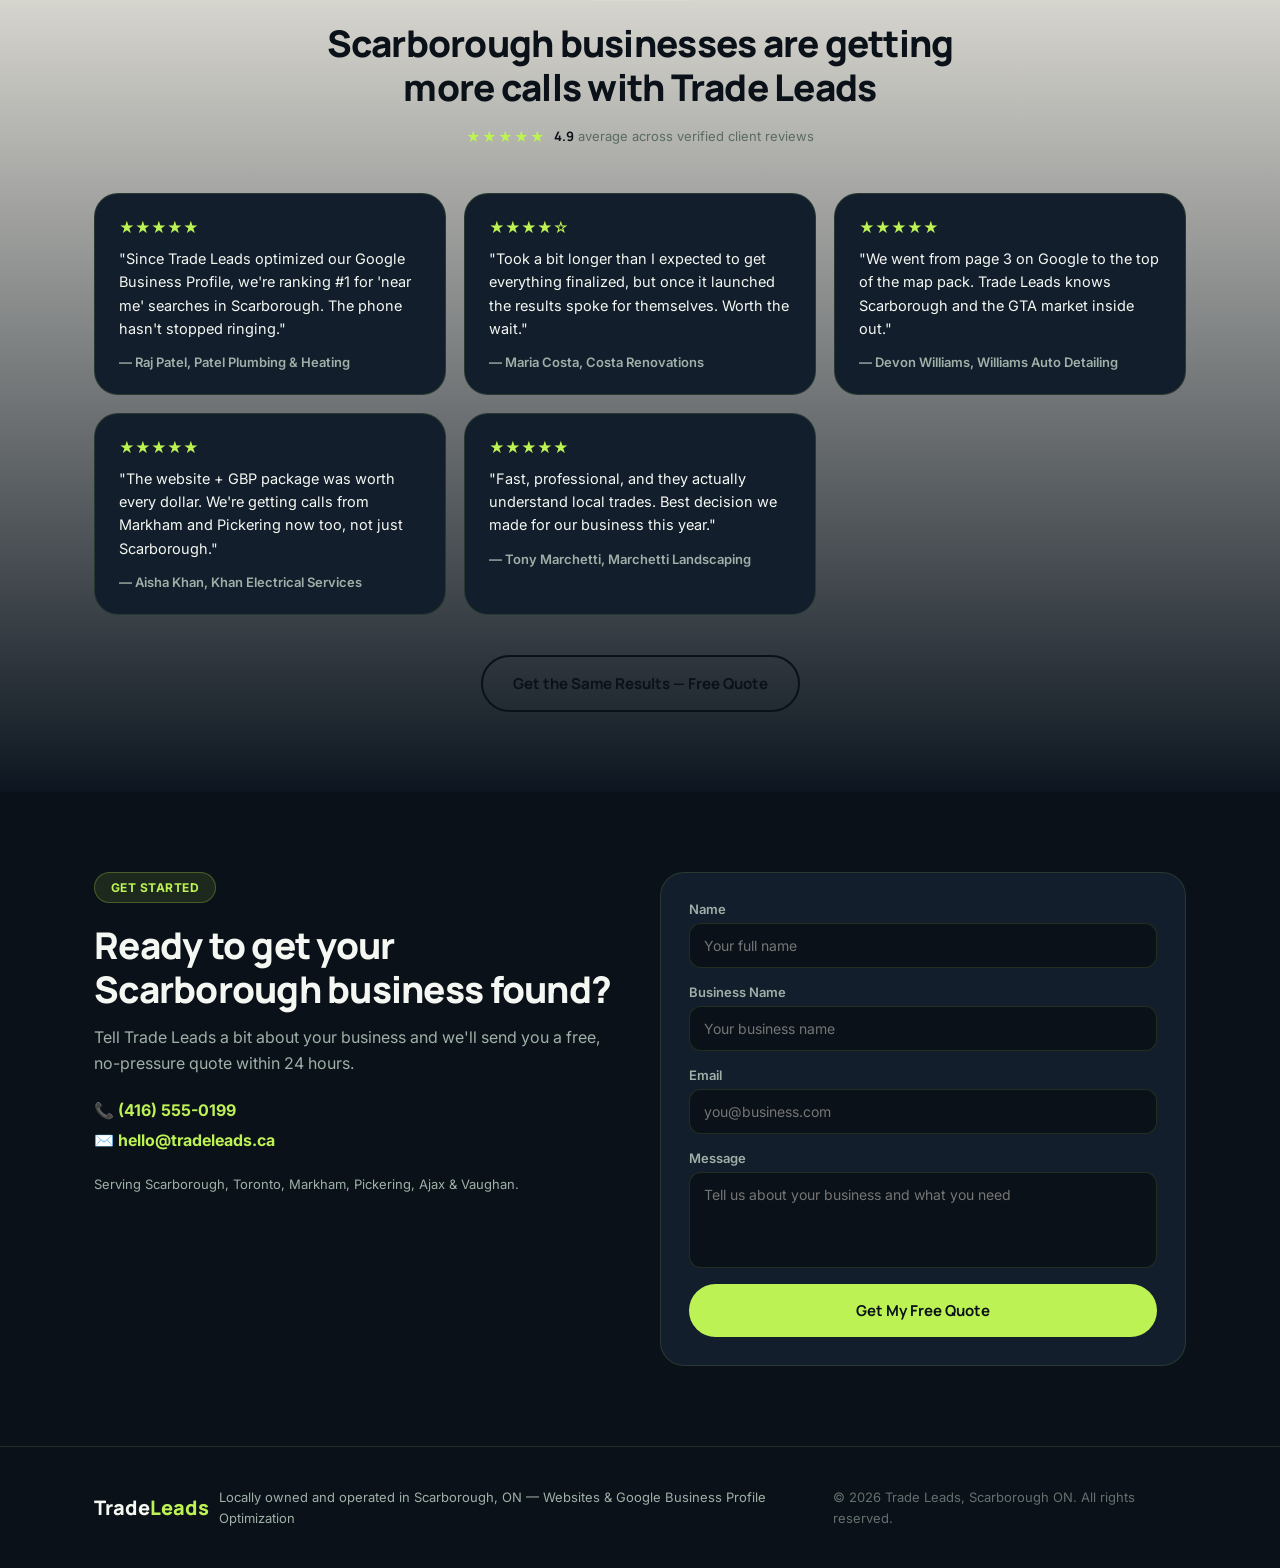
==== commit 1596cb3a: "Add trust signals: rating badges, guarantee lines, locally-owned messaging, trade icons; restrain li" ====
--- a/index.html
+++ b/index.html
@@ -27,6 +27,10 @@
   <div class="wrap hero-grid">
     <div class="hero-copy reveal">
       <span class="badge">Scarborough's Local Lead Engine</span>
+      <div class="rating-strip">
+        <span class="rating-stars">★★★★★</span>
+        <span class="rating-text"><strong>4.9</strong> average from Scarborough businesses</span>
+      </div>
       <h1>Trade Leads gets Scarborough businesses <span class="accent">found online</span> — and turns that into calls.</h1>
       <p class="hero-sub">We build professional websites and optimize Google Business Profiles for local businesses across Scarborough and the GTA, so you rank higher and generate more leads — without lifting a finger.</p>
       <div class="hero-ctas">
@@ -93,6 +97,7 @@
         <h3>Website + GBP Package</h3>
         <p class="price">$1,199</p>
         <p>The complete package — a professional website plus full Google Business Profile optimization, built to get Trade Leads clients found and called.</p>
+        <p class="guarantee-line">✓ Revisions until you're happy</p>
         <span class="inline-cta">See the page →</span>
       </a>
 
@@ -130,7 +135,15 @@
   <div class="wrap">
     <span class="badge">Where We Work</span>
     <h2 class="reveal">Trade Leads proudly serves Scarborough and the GTA</h2>
-    <p class="section-sub reveal">Based in Scarborough, Trade Leads helps local businesses get found across the Greater Toronto Area.</p>
+    <p class="section-sub reveal">Locally owned and operated in Scarborough. Trade Leads helps local businesses get found across the Greater Toronto Area.</p>
+    <div class="trade-chips reveal">
+      <span class="trade-chip">🔧 HVAC</span>
+      <span class="trade-chip">🚿 Plumbing</span>
+      <span class="trade-chip">⚡ Electrical</span>
+      <span class="trade-chip">🏗️ Renovation</span>
+      <span class="trade-chip">🌿 Landscaping</span>
+      <span class="trade-chip">🚗 Auto Services</span>
+    </div>
     <div class="area-grid reveal">
       <div class="area-chip area-main">Scarborough <span>Home Base</span></div>
       <div class="area-chip">Toronto</div>
@@ -151,6 +164,10 @@
   <div class="wrap">
     <span class="badge badge-light">Real Results</span>
     <h2 class="reveal">Scarborough businesses are getting more calls with Trade Leads</h2>
+    <div class="rating-strip rating-strip-center reveal">
+      <span class="rating-stars">★★★★★</span>
+      <span class="rating-text"><strong>4.9</strong> average across verified client reviews</span>
+    </div>
 
     <div class="review-grid">
       <div class="review-card reveal">
@@ -159,8 +176,8 @@
         <div class="reviewer">— Raj Patel, Patel Plumbing & Heating</div>
       </div>
       <div class="review-card reveal">
-        <div class="stars">★★★★★</div>
-        <p>"Our new website paid for itself in the first two weeks. Trade Leads built exactly what a local business actually needs — no fluff."</p>
+        <div class="stars">★★★★☆</div>
+        <p>"Took a bit longer than I expected to get everything finalized, but once it launched the results spoke for themselves. Worth the wait."</p>
         <div class="reviewer">— Maria Costa, Costa Renovations</div>
       </div>
       <div class="review-card reveal">
@@ -220,7 +237,7 @@
 <footer class="site-footer">
   <div class="wrap footer-row">
     <div class="logo">Trade<span>Leads</span></div>
-    <p>Trade Leads — Websites & Google Business Profile Optimization for Scarborough Businesses</p>
+    <p>Locally owned and operated in Scarborough, ON — Websites & Google Business Profile Optimization</p>
     <p class="copyright">© 2026 Trade Leads, Scarborough ON. All rights reserved.</p>
   </div>
 </footer>
--- a/styles.css
+++ b/styles.css
@@ -4,13 +4,15 @@
   --navy:#0d1620;
   --navy-card:#121e2b;
   --navy-border:rgba(195,255,90,0.12);
-  --lime:#c8ff4d;
-  --lime-dim:#a8e63d;
+  --lime:#bdf254;
+  --lime-dim:#9bd633;
   --ink:#0a1118;
   --white:#f4f7f2;
   --grey:#9fb0a8;
-  --light-bg:#f4f1ea;
-  --light-card:#ffffff;
+  --light-bg:#f2efe6;
+  --light-card:#fffdf8;
+  --neutral-accent:#e8e3d2;
+  --neutral-accent-text:#cfc9a8;
 
   --font-display:'Manrope', sans-serif;
   --font-body:'Inter', sans-serif;
@@ -29,7 +31,8 @@
   overflow-x:hidden;
   -webkit-font-smoothing:antialiased;
 }
-h1,h2,h3{font-family:var(--font-display); font-weight:800; letter-spacing:-0.02em;}
+h1,h2{font-family:var(--font-display); font-weight:800; letter-spacing:-0.02em;}
+h3{font-family:var(--font-display); font-weight:700; letter-spacing:-0.01em;}
 p{color:var(--grey); line-height:1.6;}
 a{text-decoration:none; color:inherit;}
 .wrap{max-width:1140px; margin:0 auto; padding:0 24px;}
@@ -85,7 +88,7 @@
   text-transform:uppercase; margin-bottom:20px;
 }
 .badge-light{
-  background:rgba(200,255,77,0.1); border:1px solid rgba(200,255,77,0.25); color:var(--lime);
+  background:rgba(232,227,210,0.1); border:1px solid rgba(232,227,210,0.22); color:var(--neutral-accent-text);
 }
 
 /* ===== HEADER ===== */
@@ -104,6 +107,16 @@
   background:radial-gradient(ellipse 80% 50% at 50% -10%, rgba(200,255,77,0.08), transparent 60%), var(--navy-deep);
 }
 .hero-grid{ display:grid; gap:56px; }
+.rating-strip{
+  display:flex; align-items:center; gap:8px; margin-bottom:18px;
+}
+.rating-strip-center{ justify-content:center; margin:18px auto 36px; }
+.rating-strip-center .rating-text{ color:#5a6b63; }
+.rating-strip-center .rating-text strong{ color:var(--navy-deep); }
+.rating-stars{ color:var(--lime); font-size:14px; letter-spacing:1px; }
+.rating-text{ font-size:13px; color:var(--grey); }
+.rating-text strong{ color:var(--white); font-family:var(--font-display); }
+
 .hero-copy h1{ font-size:clamp(2rem, 6vw, 2.6rem); line-height:1.12; margin-bottom:18px; color:var(--white); }
 .accent{ color:var(--lime); }
 .hero-sub{ font-size:16px; max-width:520px; margin-bottom:32px; }
@@ -111,11 +124,15 @@
 
 .hero-stats{ display:flex; gap:14px; flex-wrap:wrap; }
 .stat-pill{
-  display:flex; flex-direction:column; gap:2px;
+  display:flex; flex-direction:column; gap:2px; position:relative;
   background:var(--navy-card); border:1px solid var(--navy-border);
-  border-radius:var(--radius-md); padding:14px 18px; min-width:120px;
-}
-.stat-pill strong{ font-family:var(--font-display); color:var(--lime); font-size:20px; }
+  border-radius:var(--radius-md); padding:14px 18px 14px 20px; min-width:120px;
+}
+.stat-pill::before{
+  content:''; position:absolute; left:0; top:14px; bottom:14px; width:3px;
+  background:var(--lime); border-radius:2px;
+}
+.stat-pill strong{ font-family:var(--font-display); color:var(--white); font-size:20px; }
 .stat-pill span{ font-size:12px; color:var(--grey); }
 
 .hero-visual{ position:relative; min-height:340px; }
@@ -194,6 +211,7 @@
 .service-card p{ color:var(--grey); font-size:14.5px; }
 .service-icon{ font-size:28px; margin-bottom:14px; }
 .price{ font-family:var(--font-display); font-size:30px; font-weight:800; color:var(--lime); margin:4px 0 10px; }
+.guarantee-line{ font-size:13px; color:var(--lime); font-weight:600; margin-top:10px; }
 
 .service-card.highlight{
   background:linear-gradient(160deg, var(--navy-card), #16263650);
@@ -221,8 +239,17 @@
 .areas{ background:var(--light-bg); text-align:center; }
 .areas h2, .areas p{ color:var(--navy-deep); }
 .areas p{ color:#5a6b63; margin-left:auto; margin-right:auto; }
+.trade-chips{
+  display:flex; flex-wrap:wrap; gap:10px; justify-content:center; margin-top:24px;
+}
+.trade-chip{
+  font-size:13px; font-weight:600; color:var(--navy-deep);
+  background:rgba(10,17,24,0.05); padding:8px 16px; border-radius:var(--radius-pill);
+  border:1px solid rgba(10,17,24,0.08);
+}
+
 .area-grid{
-  display:flex; flex-wrap:wrap; gap:12px; justify-content:center; margin-top:40px;
+  display:flex; flex-wrap:wrap; gap:12px; justify-content:center; margin-top:32px;
 }
 .area-chip{
   background:var(--light-card); padding:12px 22px; border-radius:var(--radius-pill);
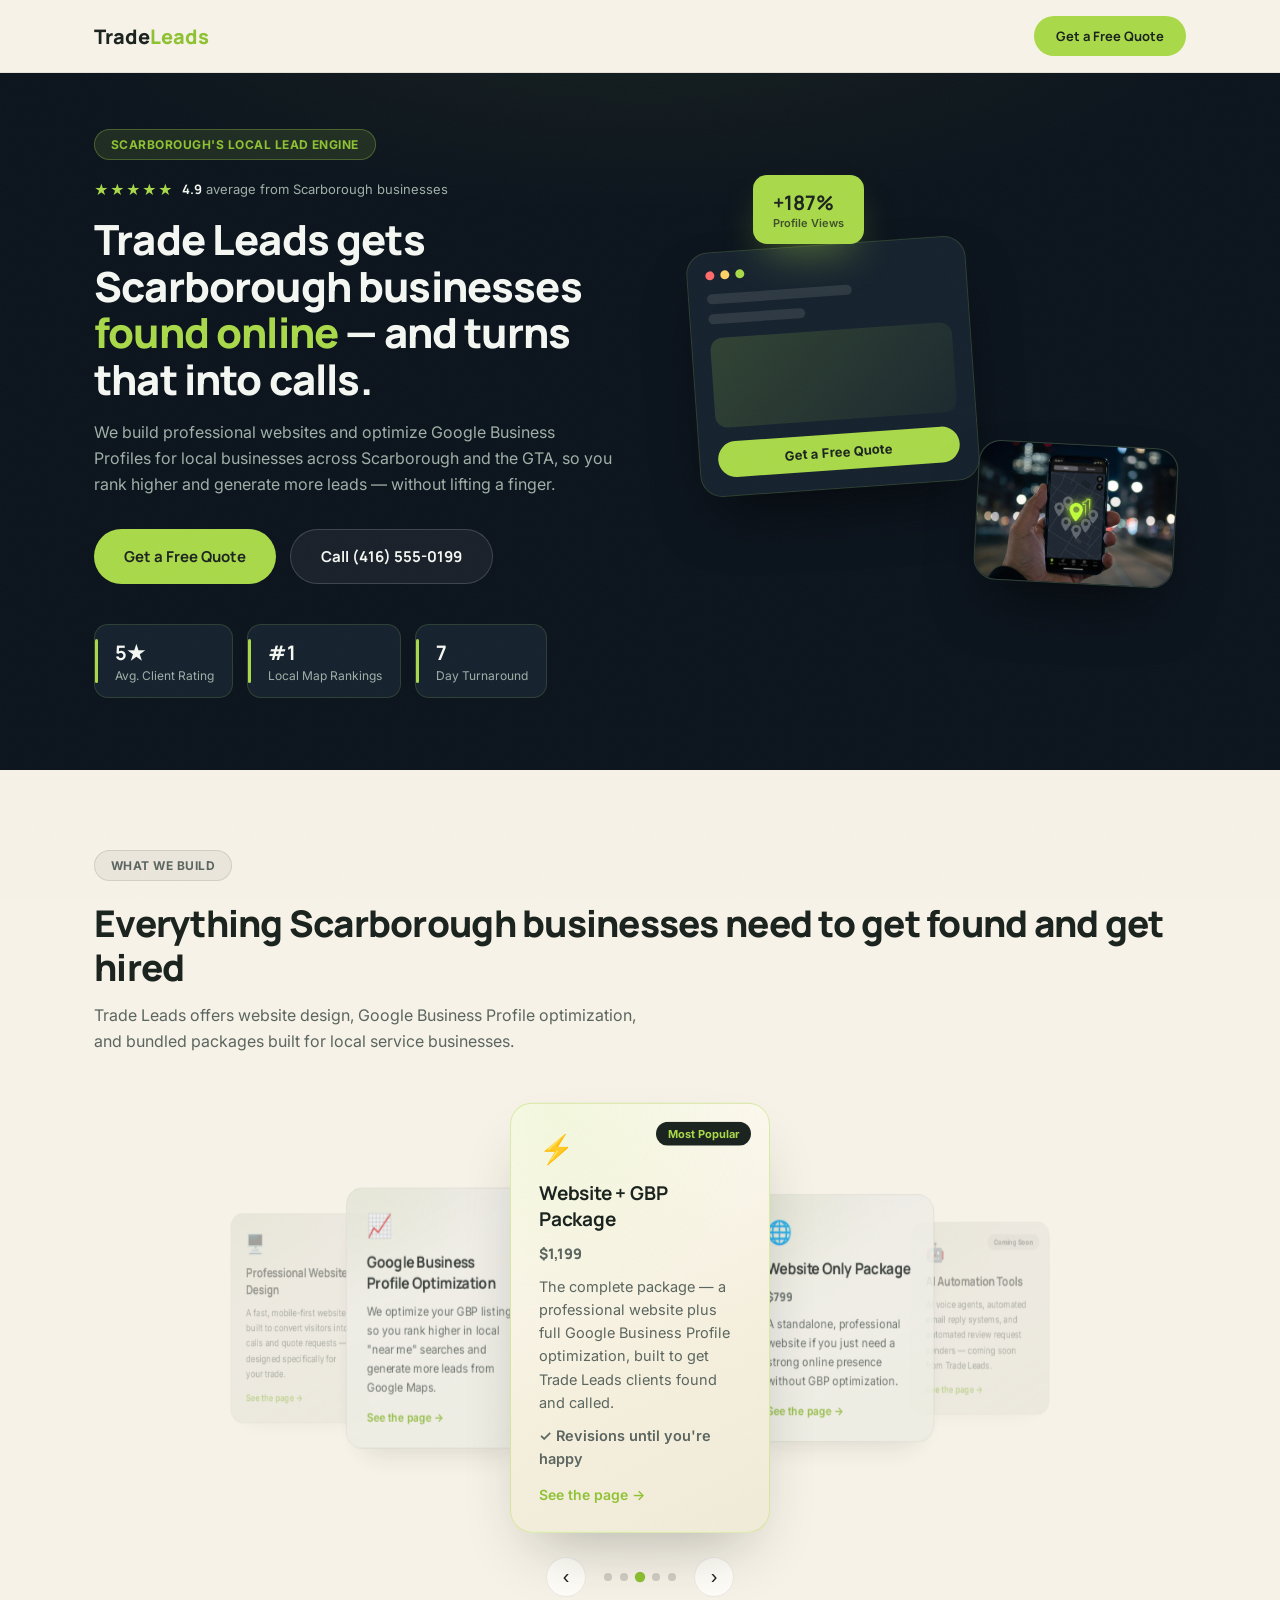
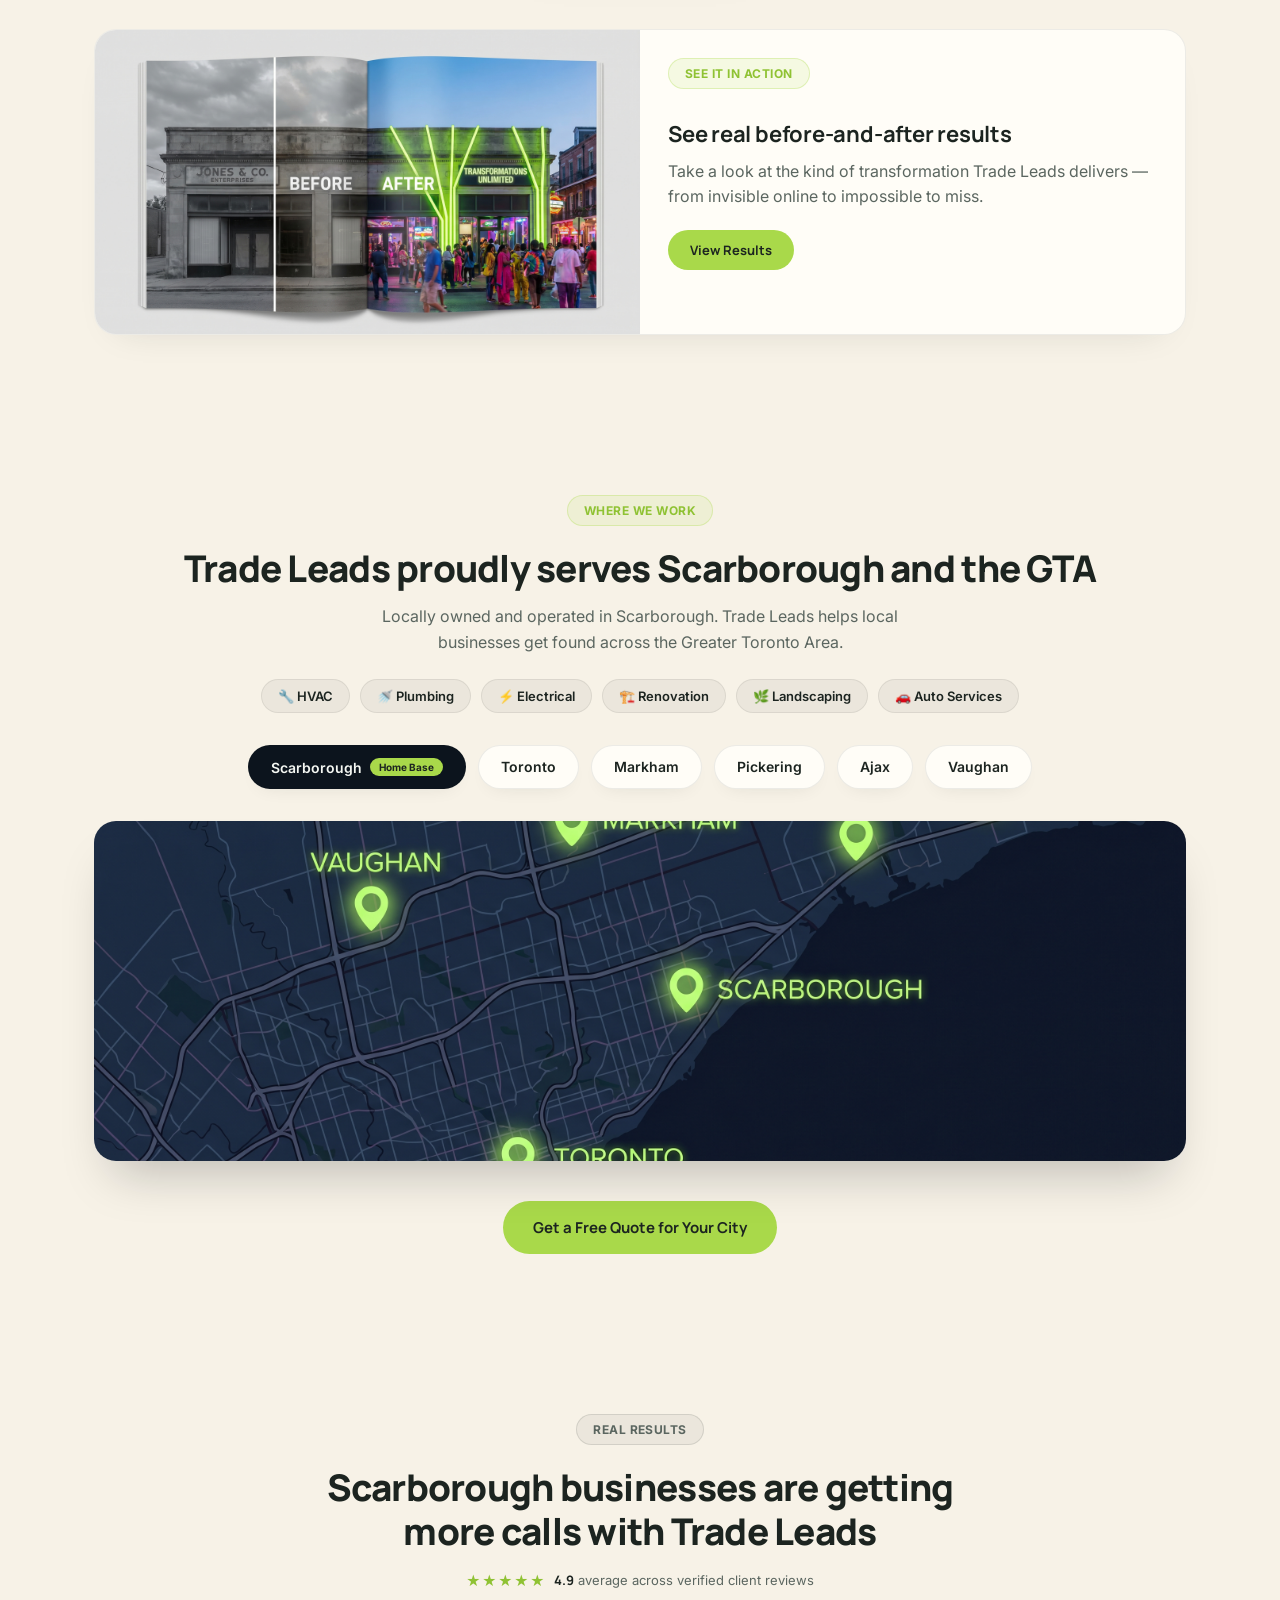
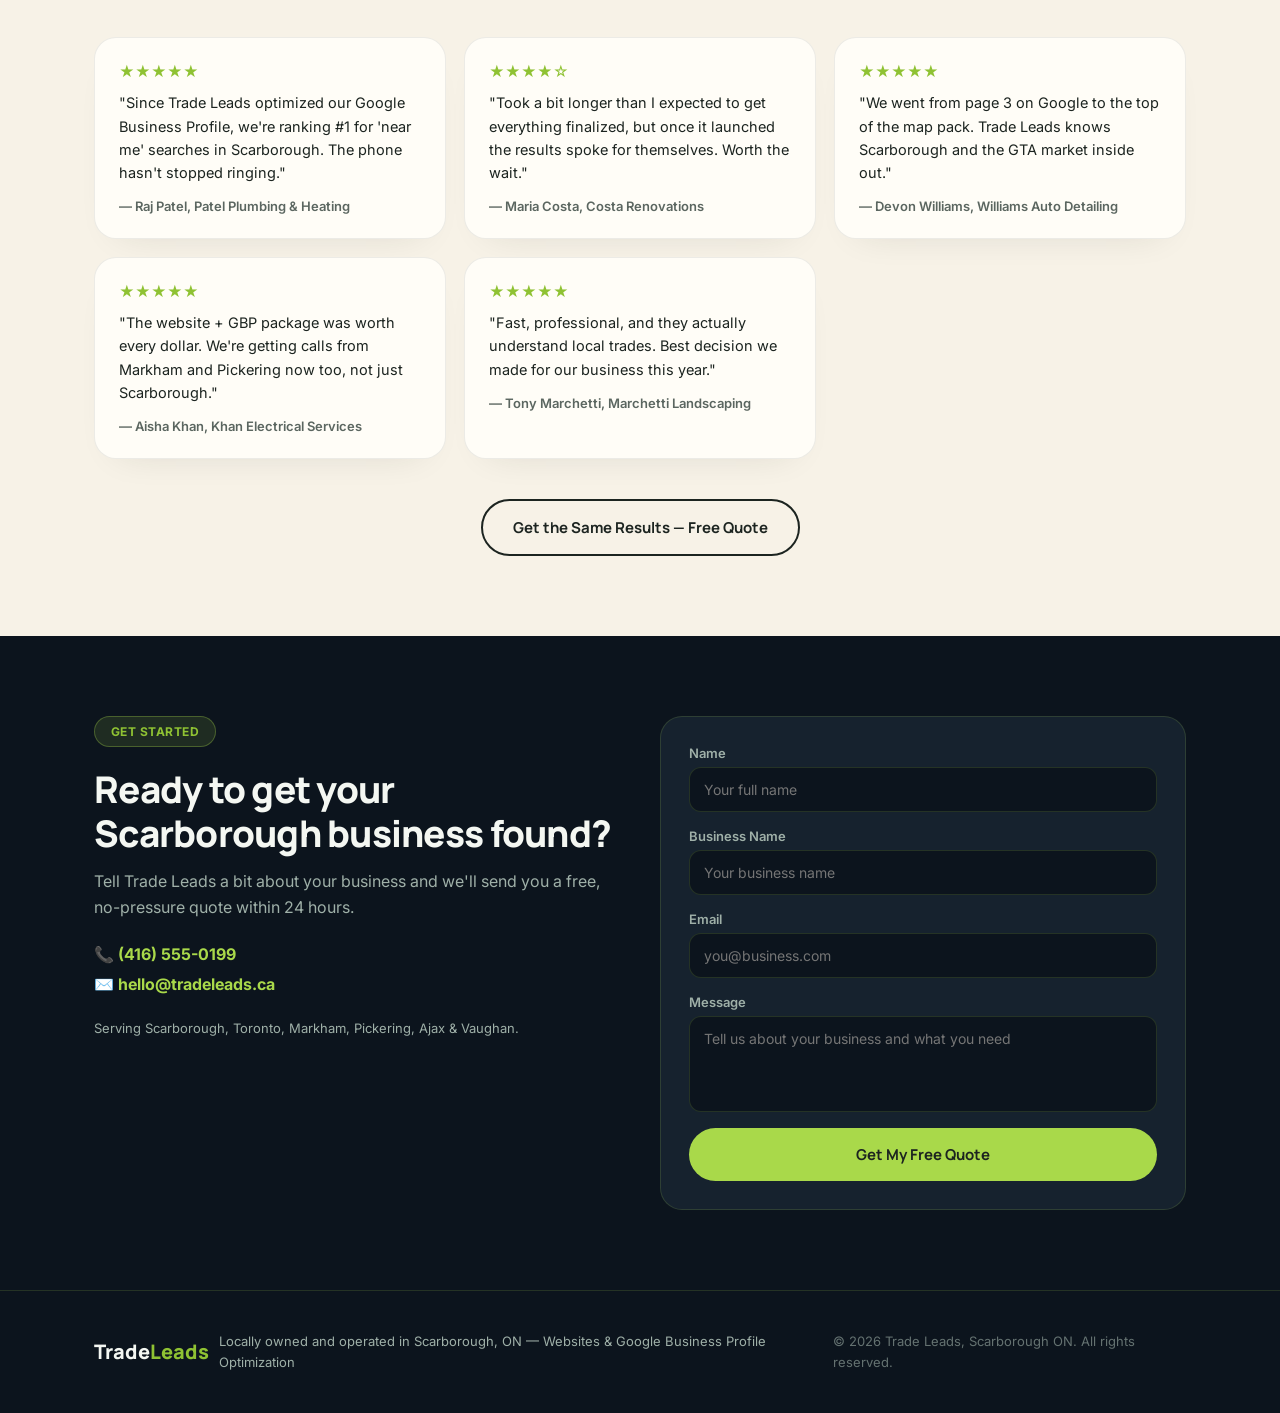
==== commit 2a0f8ad9: "Add 3D coverflow carousel for service cards with premium texture background, swipe/click/keyboard na" ====
--- a/index.html
+++ b/index.html
@@ -76,46 +76,60 @@
     <h2 class="reveal">Everything Scarborough businesses need to get found and get hired</h2>
     <p class="section-sub reveal">Trade Leads offers website design, Google Business Profile optimization, and bundled packages built for local service businesses.</p>
 
-    <div class="service-grid">
-      <a href="website-design.html" class="service-card reveal">
-        <div class="service-icon">🖥️</div>
-        <h3>Professional Website Design</h3>
-        <p>A fast, mobile-first website built to convert visitors into calls and quote requests — designed specifically for your trade.</p>
-        <span class="inline-cta">See the page →</span>
-      </a>
-
-      <a href="gbp-optimization.html" class="service-card reveal">
-        <div class="service-icon">📈</div>
-        <h3>Google Business Profile Optimization</h3>
-        <p>We optimize your GBP listing so you rank higher in local "near me" searches and generate more leads from Google Maps.</p>
-        <span class="inline-cta">See the page →</span>
-      </a>
-
-      <a href="website-gbp-package.html" class="service-card highlight reveal">
-        <span class="ribbon">Most Popular</span>
-        <div class="service-icon">⚡</div>
-        <h3>Website + GBP Package</h3>
-        <p class="price">$1,199</p>
-        <p>The complete package — a professional website plus full Google Business Profile optimization, built to get Trade Leads clients found and called.</p>
-        <p class="guarantee-line">✓ Revisions until you're happy</p>
-        <span class="inline-cta">See the page →</span>
-      </a>
-
-      <a href="website-only.html" class="service-card reveal">
-        <div class="service-icon">🌐</div>
-        <h3>Website Only Package</h3>
-        <p class="price">$799</p>
-        <p>A standalone, professional website if you just need a strong online presence without GBP optimization.</p>
-        <span class="inline-cta">See the page →</span>
-      </a>
-
-      <a href="ai-automation.html" class="service-card soon reveal">
-        <span class="ribbon ribbon-soon">Coming Soon</span>
-        <div class="service-icon">🤖</div>
-        <h3>AI Automation Tools</h3>
-        <p>AI voice agents, automated email reply systems, and automated review request senders — coming soon from Trade Leads.</p>
-        <span class="inline-cta">See the page →</span>
-      </a>
+    <div class="carousel reveal" id="serviceCarousel">
+      <div class="carousel-track">
+        <a href="website-design.html" class="service-card" data-index="0">
+          <div class="service-icon">🖥️</div>
+          <h3>Professional Website Design</h3>
+          <p>A fast, mobile-first website built to convert visitors into calls and quote requests — designed specifically for your trade.</p>
+          <span class="inline-cta">See the page →</span>
+        </a>
+
+        <a href="gbp-optimization.html" class="service-card" data-index="1">
+          <div class="service-icon">📈</div>
+          <h3>Google Business Profile Optimization</h3>
+          <p>We optimize your GBP listing so you rank higher in local "near me" searches and generate more leads from Google Maps.</p>
+          <span class="inline-cta">See the page →</span>
+        </a>
+
+        <a href="website-gbp-package.html" class="service-card highlight" data-index="2">
+          <span class="ribbon">Most Popular</span>
+          <div class="service-icon">⚡</div>
+          <h3>Website + GBP Package</h3>
+          <p class="price">$1,199</p>
+          <p>The complete package — a professional website plus full Google Business Profile optimization, built to get Trade Leads clients found and called.</p>
+          <p class="guarantee-line">✓ Revisions until you're happy</p>
+          <span class="inline-cta">See the page →</span>
+        </a>
+
+        <a href="website-only.html" class="service-card" data-index="3">
+          <div class="service-icon">🌐</div>
+          <h3>Website Only Package</h3>
+          <p class="price">$799</p>
+          <p>A standalone, professional website if you just need a strong online presence without GBP optimization.</p>
+          <span class="inline-cta">See the page →</span>
+        </a>
+
+        <a href="ai-automation.html" class="service-card soon" data-index="4">
+          <span class="ribbon ribbon-soon">Coming Soon</span>
+          <div class="service-icon">🤖</div>
+          <h3>AI Automation Tools</h3>
+          <p>AI voice agents, automated email reply systems, and automated review request senders — coming soon from Trade Leads.</p>
+          <span class="inline-cta">See the page →</span>
+        </a>
+      </div>
+
+      <div class="carousel-controls">
+        <button class="carousel-arrow carousel-prev" aria-label="Previous service">‹</button>
+        <div class="carousel-dots">
+          <button class="carousel-dot" data-index="0" aria-label="Go to slide 1"></button>
+          <button class="carousel-dot" data-index="1" aria-label="Go to slide 2"></button>
+          <button class="carousel-dot" data-index="2" aria-label="Go to slide 3"></button>
+          <button class="carousel-dot" data-index="3" aria-label="Go to slide 4"></button>
+          <button class="carousel-dot" data-index="4" aria-label="Go to slide 5"></button>
+        </div>
+        <button class="carousel-arrow carousel-next" aria-label="Next service">›</button>
+      </div>
     </div>
 
     <div class="results-banner reveal">
--- a/styles.css
+++ b/styles.css
@@ -1,39 +1,45 @@
 /* ===== TOKENS ===== */
 :root{
-  --navy-deep:#0a1118;
-  --navy:#0d1620;
-  --navy-card:#121e2b;
-  --navy-border:rgba(195,255,90,0.12);
-  --lime:#bdf254;
-  --lime-dim:#9bd633;
-  --ink:#0a1118;
+  --navy-deep:#0c141d;
+  --navy:#101a24;
+  --navy-card:#16222e;
+  --navy-border:rgba(189,242,84,0.14);
+  --lime:#a9d94a;
+  --lime-dim:#8fc233;
+
+  --cream:#f7f2e7;
+  --cream-card:#fffdf7;
+  --cream-border:rgba(20,30,25,0.08);
+  --ink:#1c2420;
+  --ink-soft:#5b6660;
+
   --white:#f4f7f2;
   --grey:#9fb0a8;
-  --light-bg:#f2efe6;
-  --light-card:#fffdf8;
+  --light-bg:#f7f2e7;
+  --light-card:#fffdf7;
   --neutral-accent:#e8e3d2;
-  --neutral-accent-text:#cfc9a8;
+  --neutral-accent-text:#8a8264;
 
   --font-display:'Manrope', sans-serif;
   --font-body:'Inter', sans-serif;
 
   --radius-pill:999px;
-  --radius-lg:24px;
-  --radius-md:16px;
+  --radius-lg:22px;
+  --radius-md:14px;
 }
 
 *{margin:0;padding:0;box-sizing:border-box;}
 html{scroll-behavior:smooth;}
 body{
   font-family:var(--font-body);
-  background:var(--navy-deep);
-  color:var(--white);
+  background:var(--cream);
+  color:var(--ink);
   overflow-x:hidden;
   -webkit-font-smoothing:antialiased;
 }
-h1,h2{font-family:var(--font-display); font-weight:800; letter-spacing:-0.02em;}
-h3{font-family:var(--font-display); font-weight:700; letter-spacing:-0.01em;}
-p{color:var(--grey); line-height:1.6;}
+h1,h2{font-family:var(--font-display); font-weight:800; letter-spacing:-0.02em; color:var(--ink);}
+h3{font-family:var(--font-display); font-weight:700; letter-spacing:-0.01em; color:var(--ink);}
+p{color:var(--ink-soft); line-height:1.6;}
 a{text-decoration:none; color:inherit;}
 .wrap{max-width:1140px; margin:0 auto; padding:0 24px;}
 
@@ -57,9 +63,9 @@
 }
 .btn-primary{
   background:var(--lime); color:var(--ink);
-  box-shadow:0 0 0 0 rgba(200,255,77,0.4);
-}
-.btn-primary:hover{ transform:translateY(-2px) scale(1.02); box-shadow:0 10px 30px -8px rgba(200,255,77,0.5); }
+  box-shadow:0 0 0 0 rgba(169,217,74,0.4);
+}
+.btn-primary:hover{ transform:translateY(-2px) scale(1.02); box-shadow:0 10px 30px -8px rgba(169,217,74,0.5); }
 .btn-ghost{
   background:rgba(255,255,255,0.06); color:var(--white);
   border:1px solid rgba(255,255,255,0.16);
@@ -76,50 +82,51 @@
 
 .inline-cta{
   display:inline-block; margin-top:16px; font-weight:600; font-size:14px;
-  color:var(--lime); border-bottom:1px solid transparent; transition:border-color 0.2s;
-}
-.inline-cta:hover{ border-color:var(--lime); }
+  color:var(--lime-dim); border-bottom:1px solid transparent; transition:border-color 0.2s;
+}
+.inline-cta:hover{ border-color:var(--lime-dim); }
 
 /* ===== BADGES ===== */
 .badge{
   display:inline-block; padding:7px 16px; border-radius:var(--radius-pill);
-  background:rgba(200,255,77,0.1); border:1px solid rgba(200,255,77,0.25);
-  color:var(--lime); font-size:12px; font-weight:700; letter-spacing:0.04em;
+  background:rgba(169,217,74,0.12); border:1px solid rgba(169,217,74,0.3);
+  color:var(--lime-dim); font-size:12px; font-weight:700; letter-spacing:0.04em;
   text-transform:uppercase; margin-bottom:20px;
 }
 .badge-light{
-  background:rgba(232,227,210,0.1); border:1px solid rgba(232,227,210,0.22); color:var(--neutral-accent-text);
+  background:rgba(28,36,32,0.05); border:1px solid rgba(28,36,32,0.12); color:var(--ink-soft);
 }
 
 /* ===== HEADER ===== */
 .site-header{
   position:sticky; top:0; z-index:50;
-  background:rgba(10,17,24,0.85); backdrop-filter:blur(12px);
-  border-bottom:1px solid var(--navy-border);
+  background:rgba(247,242,231,0.88); backdrop-filter:blur(12px);
+  border-bottom:1px solid var(--cream-border);
 }
 .header-row{ display:flex; align-items:center; justify-content:space-between; padding:16px 24px; }
-.logo{ font-family:var(--font-display); font-weight:800; font-size:20px; color:var(--white); }
-.logo span{ color:var(--lime); }
+.logo{ font-family:var(--font-display); font-weight:800; font-size:20px; color:var(--ink); }
+.logo span{ color:var(--lime-dim); }
 
 /* ===== HERO ===== */
 .hero{
-  position:relative; padding:64px 0 80px;
-  background:radial-gradient(ellipse 80% 50% at 50% -10%, rgba(200,255,77,0.08), transparent 60%), var(--navy-deep);
+  position:relative; padding:56px 0 72px;
+  background:radial-gradient(ellipse 80% 50% at 50% -10%, rgba(169,217,74,0.07), transparent 60%), var(--navy-deep);
 }
 .hero-grid{ display:grid; gap:56px; }
 .rating-strip{
   display:flex; align-items:center; gap:8px; margin-bottom:18px;
 }
 .rating-strip-center{ justify-content:center; margin:18px auto 36px; }
-.rating-strip-center .rating-text{ color:#5a6b63; }
-.rating-strip-center .rating-text strong{ color:var(--navy-deep); }
+.rating-strip-center .rating-stars{ color:var(--lime-dim); }
+.rating-strip-center .rating-text{ color:var(--ink-soft); }
+.rating-strip-center .rating-text strong{ color:var(--ink); }
 .rating-stars{ color:var(--lime); font-size:14px; letter-spacing:1px; }
 .rating-text{ font-size:13px; color:var(--grey); }
 .rating-text strong{ color:var(--white); font-family:var(--font-display); }
 
 .hero-copy h1{ font-size:clamp(2rem, 6vw, 2.6rem); line-height:1.12; margin-bottom:18px; color:var(--white); }
 .accent{ color:var(--lime); }
-.hero-sub{ font-size:16px; max-width:520px; margin-bottom:32px; }
+.hero-sub{ font-size:16px; max-width:520px; margin-bottom:32px; color:var(--grey); }
 .hero-ctas{ display:flex; gap:14px; flex-wrap:wrap; margin-bottom:40px; }
 
 .hero-stats{ display:flex; gap:14px; flex-wrap:wrap; }
@@ -152,7 +159,7 @@
 .dot-r{ background:#ff6b6b; } .dot-y{ background:#ffd166; } .dot-g{ background:var(--lime); }
 .mock-line{ height:10px; border-radius:5px; background:rgba(255,255,255,0.1); margin-bottom:10px; }
 .w-60{ width:60%; } .w-40{ width:40%; }
-.mock-block{ height:90px; border-radius:12px; background:linear-gradient(135deg, rgba(200,255,77,0.18), rgba(200,255,77,0.04)); margin:14px 0; }
+.mock-block{ height:90px; border-radius:12px; background:linear-gradient(135deg, rgba(169,217,74,0.18), rgba(169,217,74,0.04)); margin:14px 0; }
 .mock-cta{
   background:var(--lime); color:var(--ink); font-weight:700; font-size:13px;
   text-align:center; padding:10px; border-radius:var(--radius-pill);
@@ -174,7 +181,7 @@
 .badge-floating{
   position:absolute; bottom:0; left:60px;
   background:var(--lime); color:var(--ink); border-radius:var(--radius-md);
-  padding:14px 20px; box-shadow:0 20px 40px -12px rgba(200,255,77,0.4);
+  padding:14px 20px; box-shadow:0 20px 40px -12px rgba(169,217,74,0.4);
   display:flex; flex-direction:column;
 }
 .badge-floating strong{ font-family:var(--font-display); font-size:20px; }
@@ -190,71 +197,161 @@
 .section-sub{ max-width:560px; font-size:16px; margin-top:14px; margin-bottom:8px; }
 h2{ font-size:clamp(1.7rem, 4vw, 2.3rem); line-height:1.2; }
 
-/* dark -> light transition glow */
+/* ===== SERVICES ===== */
 .services{
-  background:var(--navy);
-}
-.services h2{ color:var(--white); margin-top:0; }
-
-.service-grid{
-  display:grid; grid-template-columns:1fr; gap:20px; margin-top:48px;
-}
+  background:var(--cream);
+}
+.services h2{ color:var(--ink); margin-top:0; }
+
+/* ===== SERVICE CARD TEXTURE ===== */
 .service-card{
-  background:var(--navy-card); border-radius:var(--radius-lg);
-  padding:28px; position:relative; border:1px solid var(--navy-border);
-  box-shadow:0 20px 40px -24px rgba(0,0,0,0.5);
+  background:
+    radial-gradient(circle at 15% 0%, rgba(169,217,74,0.08), transparent 45%),
+    linear-gradient(155deg, rgba(28,36,32,0.03) 0%, transparent 35%, rgba(169,217,74,0.04) 100%),
+    var(--cream-card);
+  background-blend-mode:normal;
+  border-radius:var(--radius-lg);
+  padding:28px; position:relative; border:1px solid var(--cream-border);
+  box-shadow:0 16px 36px -26px rgba(28,36,32,0.18);
   transition:transform 0.3s ease, box-shadow 0.3s ease, border-color 0.3s ease;
   display:block; text-decoration:none;
-}
-.service-card:hover{ transform:translateY(-6px); box-shadow:0 30px 50px -20px rgba(0,0,0,0.6); border-color:rgba(200,255,77,0.4); }
-.service-card h3{ color:var(--white); font-size:19px; margin-bottom:10px; }
-.service-card p{ color:var(--grey); font-size:14.5px; }
-.service-icon{ font-size:28px; margin-bottom:14px; }
-.price{ font-family:var(--font-display); font-size:30px; font-weight:800; color:var(--lime); margin:4px 0 10px; }
-.guarantee-line{ font-size:13px; color:var(--lime); font-weight:600; margin-top:10px; }
+  overflow:hidden;
+}
+.service-card::before{
+  content:'';
+  position:absolute; inset:0; pointer-events:none; opacity:0.5;
+  background-image:url("data:image/svg+xml,%3Csvg xmlns='http://www.w3.org/2000/svg' width='140' height='140'%3E%3Cfilter id='n'%3E%3CfeTurbulence type='fractalNoise' baseFrequency='0.8' numOctaves='2' stitchTiles='stitch'/%3E%3C/filter%3E%3Crect width='100%25' height='100%25' filter='url(%23n)' opacity='0.04'/%3E%3C/svg%3E");
+}
+.service-card:hover{ transform:translateY(-6px); box-shadow:0 24px 44px -22px rgba(28,36,32,0.22); border-color:rgba(169,217,74,0.45); }
+.service-card h3{ color:var(--ink); font-size:19px; margin-bottom:10px; position:relative; }
+.service-card p{ color:var(--ink-soft); font-size:14.5px; position:relative; }
+.service-icon{ font-size:28px; margin-bottom:14px; position:relative; }
+.price{ font-family:var(--font-display); font-size:30px; font-weight:800; color:var(--lime-dim); margin:4px 0 10px; }
+.guarantee-line{ font-size:13px; color:var(--lime-dim); font-weight:600; margin-top:10px; }
 
 .service-card.highlight{
-  background:linear-gradient(160deg, var(--navy-card), #16263650);
-  border:1px solid rgba(200,255,77,0.3);
+  background:
+    radial-gradient(circle at 15% 0%, rgba(169,217,74,0.14), transparent 45%),
+    linear-gradient(155deg, #fffdf7 0%, #f5efdd 60%, #f0ead8 100%);
+  border:1px solid rgba(169,217,74,0.4);
 }
 
 .ribbon{
-  position:absolute; top:18px; right:18px; background:var(--lime); color:var(--ink);
+  position:absolute; top:18px; right:18px; background:var(--ink); color:var(--lime);
   font-size:11px; font-weight:700; padding:5px 12px; border-radius:var(--radius-pill);
-}
-.ribbon-soon{ background:rgba(200,255,77,0.15); color:var(--lime); }
-.service-card.soon{ border:1px dashed var(--navy-border); }
+  z-index:2;
+}
+.ribbon-soon{ background:rgba(28,36,32,0.08); color:var(--ink-soft); }
+.service-card.soon{ border:1px dashed var(--cream-border); }
+
+/* ===== 3D CAROUSEL ===== */
+.carousel{
+  position:relative; margin-top:48px;
+  perspective:1400px;
+}
+.carousel-track{
+  position:relative; height:430px;
+  display:flex; align-items:center; justify-content:center;
+}
+.carousel .service-card{
+  position:absolute; width:260px; left:50%; top:50%;
+  margin:0;
+  transition:transform 0.55s cubic-bezier(.22,.61,.36,1), opacity 0.55s ease, box-shadow 0.55s ease, filter 0.55s ease;
+  cursor:pointer;
+}
+.carousel .service-card:hover{ transform-origin:center; }
+
+.carousel .service-card[data-pos="center"]{
+  transform:translate(-50%,-50%) translateZ(0) scale(1) rotateY(0deg);
+  z-index:5; opacity:1; filter:none;
+  box-shadow:0 30px 60px -24px rgba(28,36,32,0.32);
+}
+.carousel .service-card[data-pos="left1"]{
+  transform:translate(-50%,-50%) translateX(-200px) translateZ(-120px) scale(0.82) rotateY(28deg);
+  z-index:4; opacity:0.85; filter:brightness(0.94);
+  box-shadow:0 20px 40px -24px rgba(28,36,32,0.22);
+}
+.carousel .service-card[data-pos="right1"]{
+  transform:translate(-50%,-50%) translateX(200px) translateZ(-120px) scale(0.82) rotateY(-28deg);
+  z-index:4; opacity:0.85; filter:brightness(0.94);
+  box-shadow:0 20px 40px -24px rgba(28,36,32,0.22);
+}
+.carousel .service-card[data-pos="left2"]{
+  transform:translate(-50%,-50%) translateX(-340px) translateZ(-260px) scale(0.66) rotateY(36deg);
+  z-index:3; opacity:0.45; filter:brightness(0.88);
+}
+.carousel .service-card[data-pos="right2"]{
+  transform:translate(-50%,-50%) translateX(340px) translateZ(-260px) scale(0.66) rotateY(-36deg);
+  z-index:3; opacity:0.45; filter:brightness(0.88);
+}
+.carousel .service-card[data-pos="hidden"]{
+  transform:translate(-50%,-50%) translateZ(-400px) scale(0.5);
+  z-index:1; opacity:0; pointer-events:none;
+}
+
+.carousel .service-card[data-pos="left1"] .inline-cta,
+.carousel .service-card[data-pos="right1"] .inline-cta,
+.carousel .service-card[data-pos="left2"] .inline-cta,
+.carousel .service-card[data-pos="right2"] .inline-cta{
+  pointer-events:none;
+}
+
+.carousel-controls{
+  display:flex; align-items:center; justify-content:center; gap:18px; margin-top:24px;
+}
+.carousel-arrow{
+  width:40px; height:40px; border-radius:50%; border:1px solid var(--cream-border);
+  background:var(--cream-card); color:var(--ink); font-size:20px; cursor:pointer;
+  display:flex; align-items:center; justify-content:center;
+  transition:background 0.2s ease, transform 0.2s ease;
+}
+.carousel-arrow:hover{ background:var(--lime); transform:scale(1.08); }
+.carousel-dots{ display:flex; gap:8px; }
+.carousel-dot{
+  width:8px; height:8px; border-radius:50%; background:rgba(28,36,32,0.18);
+  border:none; cursor:pointer; padding:0; transition:background 0.2s ease, transform 0.2s ease;
+}
+.carousel-dot.active{ background:var(--lime-dim); transform:scale(1.3); }
+
+@media (max-width:640px){
+  .carousel-track{ height:400px; }
+  .carousel .service-card{ width:78vw; max-width:280px; }
+  .carousel .service-card[data-pos="left1"]{ transform:translate(-50%,-50%) translateX(-130px) translateZ(-100px) scale(0.78) rotateY(24deg); }
+  .carousel .service-card[data-pos="right1"]{ transform:translate(-50%,-50%) translateX(130px) translateZ(-100px) scale(0.78) rotateY(-24deg); }
+  .carousel .service-card[data-pos="left2"], .carousel .service-card[data-pos="right2"]{ opacity:0; pointer-events:none; }
+}
 
 /* results banner inside services section */
 .results-banner{
-  margin-top:32px; background:var(--navy-card); border:1px solid var(--navy-border);
+  margin-top:32px; background:var(--cream-card); border:1px solid var(--cream-border);
   border-radius:var(--radius-lg); overflow:hidden; display:grid; grid-template-columns:1fr;
+  box-shadow:0 16px 36px -26px rgba(28,36,32,0.18);
 }
 .results-banner img{ width:100%; height:220px; object-fit:cover; display:block; }
 .results-banner-copy{ padding:28px; }
-.results-banner-copy h3{ color:var(--white); font-size:22px; margin:10px 0; }
+.results-banner-copy h3{ color:var(--ink); font-size:22px; margin:10px 0; }
 .results-banner-copy p{ margin-bottom:20px; }
 
 /* ===== AREAS ===== */
-.areas{ background:var(--light-bg); text-align:center; }
-.areas h2, .areas p{ color:var(--navy-deep); }
-.areas p{ color:#5a6b63; margin-left:auto; margin-right:auto; }
+.areas{ background:var(--cream); text-align:center; }
+.areas h2{ color:var(--ink); }
+.areas p{ color:var(--ink-soft); margin-left:auto; margin-right:auto; }
 .trade-chips{
   display:flex; flex-wrap:wrap; gap:10px; justify-content:center; margin-top:24px;
 }
 .trade-chip{
-  font-size:13px; font-weight:600; color:var(--navy-deep);
-  background:rgba(10,17,24,0.05); padding:8px 16px; border-radius:var(--radius-pill);
-  border:1px solid rgba(10,17,24,0.08);
+  font-size:13px; font-weight:600; color:var(--ink);
+  background:rgba(28,36,32,0.05); padding:8px 16px; border-radius:var(--radius-pill);
+  border:1px solid rgba(28,36,32,0.08);
 }
 
 .area-grid{
   display:flex; flex-wrap:wrap; gap:12px; justify-content:center; margin-top:32px;
 }
 .area-chip{
-  background:var(--light-card); padding:12px 22px; border-radius:var(--radius-pill);
-  font-weight:600; font-size:14px; color:var(--navy-deep);
-  border:1px solid rgba(10,17,24,0.08); box-shadow:0 8px 20px -12px rgba(10,17,24,0.1);
+  background:var(--cream-card); padding:12px 22px; border-radius:var(--radius-pill);
+  font-weight:600; font-size:14px; color:var(--ink);
+  border:1px solid var(--cream-border); box-shadow:0 8px 20px -12px rgba(28,36,32,0.12);
 }
 .area-main{
   background:var(--navy-deep); color:var(--white); display:flex; gap:8px; align-items:center;
@@ -262,26 +359,28 @@
 .area-main span{ background:var(--lime); color:var(--ink); font-size:10px; padding:3px 9px; border-radius:var(--radius-pill); font-weight:700; }
 
 /* ===== REVIEWS ===== */
-.reviews{ background:linear-gradient(180deg, var(--light-bg) 0%, var(--navy) 100%); text-align:center; }
-.reviews h2{ color:var(--navy-deep); max-width:680px; margin:0 auto; }
+.reviews{ background:var(--cream); text-align:center; }
+.reviews h2{ color:var(--ink); max-width:680px; margin:0 auto; }
 .review-grid{
   display:grid; grid-template-columns:1fr; gap:18px; margin-top:48px; text-align:left;
 }
 .review-card{
-  background:var(--navy-card); border:1px solid var(--navy-border);
+  background:var(--cream-card); border:1px solid var(--cream-border);
   border-radius:var(--radius-lg); padding:24px;
-}
-.stars{ color:var(--lime); font-size:15px; margin-bottom:10px; }
-.review-card p{ color:var(--white); font-size:14.5px; margin-bottom:14px; }
-.reviewer{ font-size:13px; color:var(--grey); font-weight:600; }
+  box-shadow:0 16px 36px -26px rgba(28,36,32,0.16);
+}
+.stars{ color:var(--lime-dim); font-size:15px; margin-bottom:10px; }
+.review-card p{ color:var(--ink); font-size:14.5px; margin-bottom:14px; }
+.reviewer{ font-size:13px; color:var(--ink-soft); font-weight:600; }
 
 /* ===== CONTACT ===== */
 .contact{ background:var(--navy-deep); }
 .contact-grid{ display:grid; gap:40px; }
 .contact-copy h2{ color:var(--white); margin-bottom:14px; }
+.contact-copy p{ color:var(--grey); }
 .contact-info{ display:flex; flex-direction:column; gap:10px; margin:24px 0; }
 .contact-line{ font-weight:700; font-size:16px; color:var(--lime); }
-.contact-note{ font-size:13px; }
+.contact-note{ font-size:13px; color:var(--grey); }
 
 .contact-form{
   background:var(--navy-card); border:1px solid var(--navy-border);
@@ -300,8 +399,9 @@
 /* ===== FOOTER ===== */
 .site-footer{ background:var(--navy-deep); border-top:1px solid var(--navy-border); padding:40px 0; }
 .footer-row{ display:flex; flex-direction:column; align-items:center; gap:10px; text-align:center; }
-.footer-row p{ font-size:13px; }
-.copyright{ font-size:12px; opacity:0.6; }
+.footer-row p{ font-size:13px; color:var(--grey); }
+.footer-row .logo{ color:var(--white); }
+.copyright{ font-size:12px; opacity:0.6; color:var(--grey); }
 
 /* ===== SCROLL REVEAL ===== */
 .reveal{ opacity:0; transform:translateY(24px); transition:opacity 0.7s ease, transform 0.7s ease; }
@@ -310,7 +410,6 @@
 /* ===== DESKTOP ===== */
 @media (min-width:860px){
   .hero-grid{ grid-template-columns:1.1fr 1fr; align-items:center; }
-  .service-grid{ grid-template-columns:repeat(3, 1fr); }
   .results-banner{ grid-template-columns:1fr 1fr; align-items:stretch; }
   .results-banner img{ height:100%; min-height:260px; }
   .review-grid{ grid-template-columns:repeat(3, 1fr); }
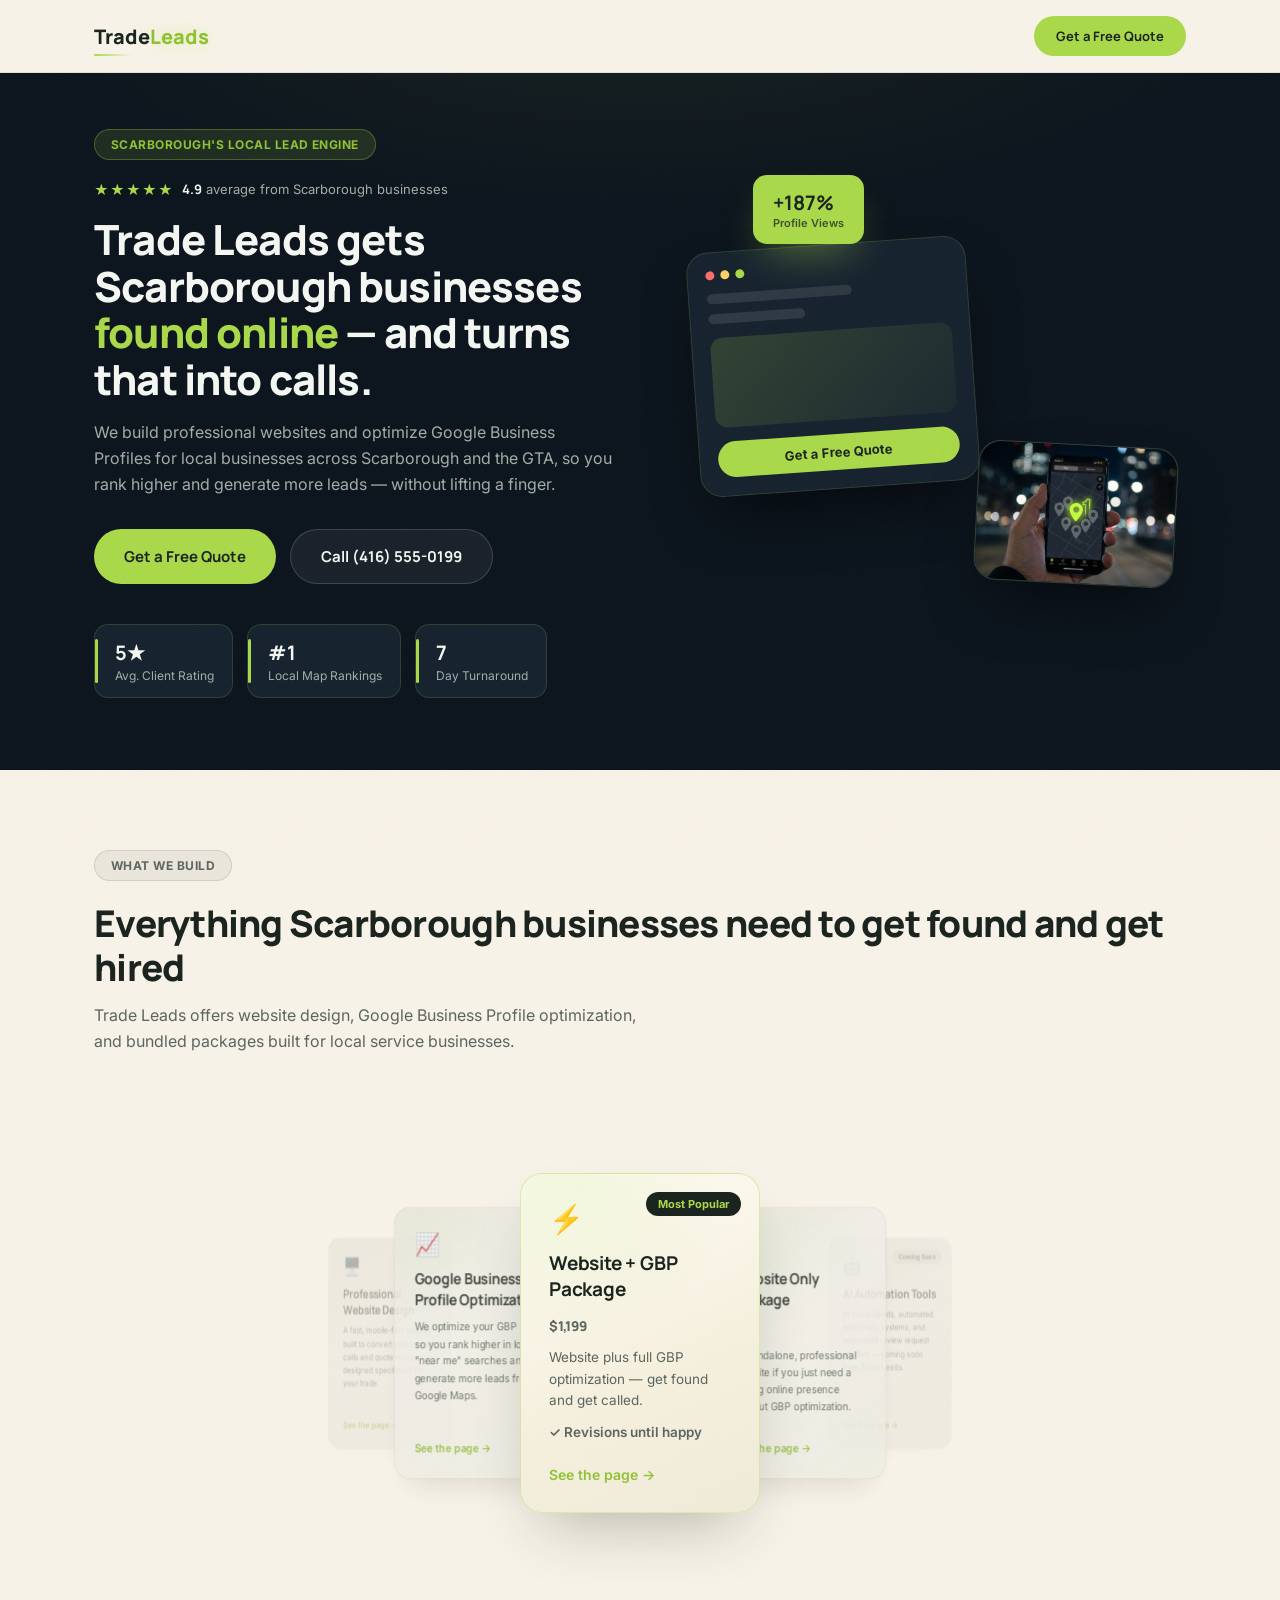
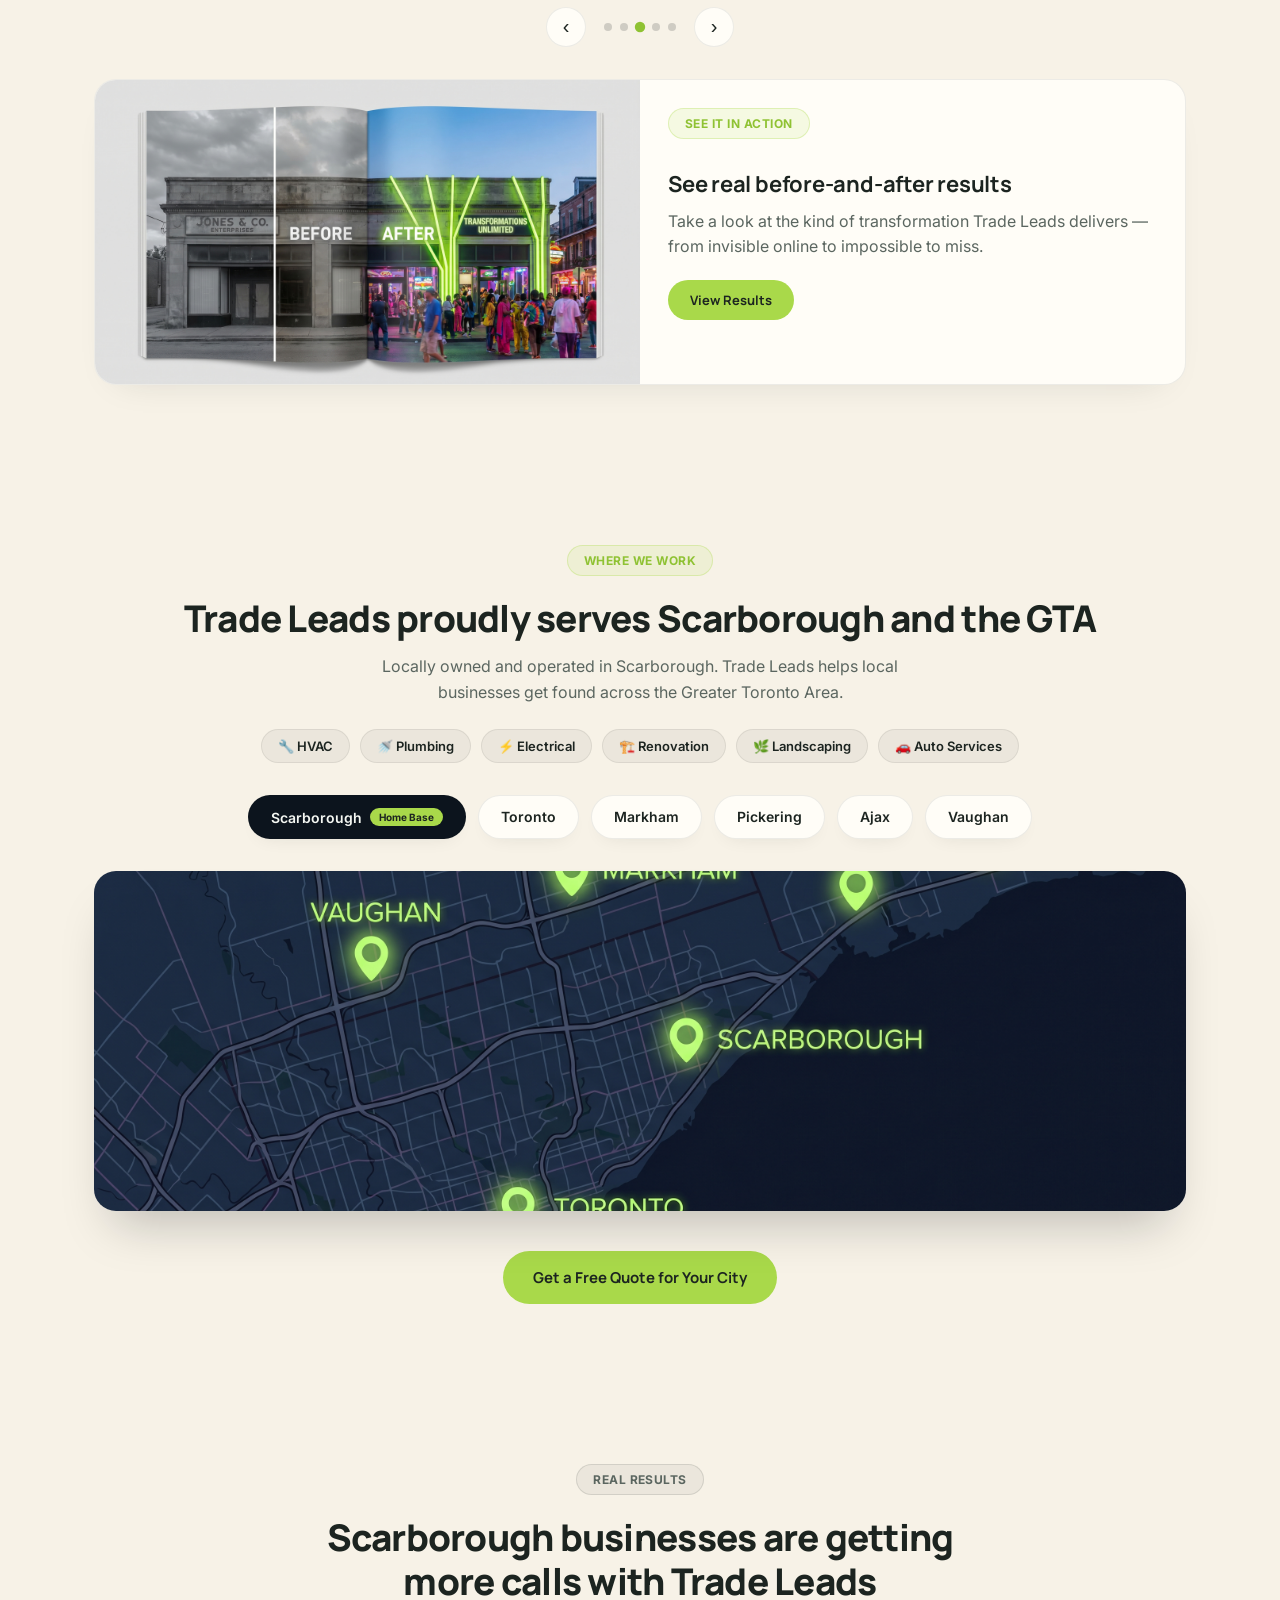
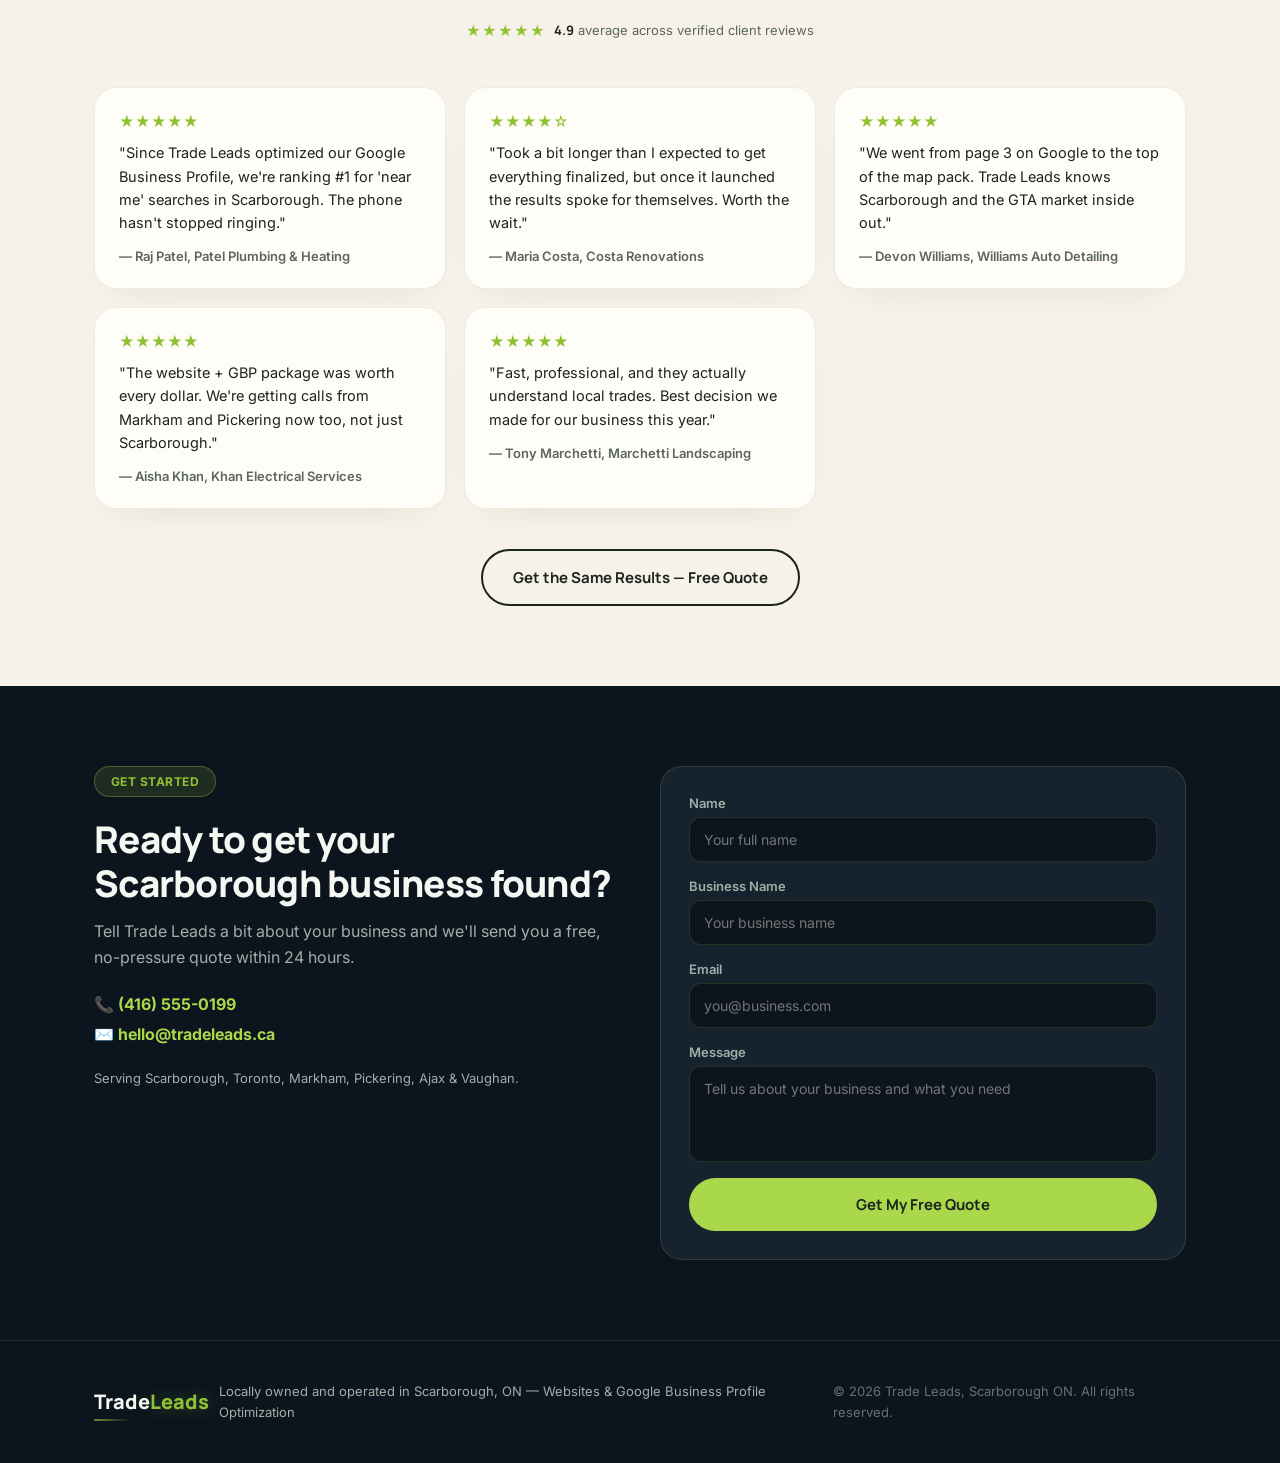
==== commit f72389d7: "Fix card clipping by using fixed height with bottom-anchored CTA, shorten bundle card copy, add pop " ====
--- a/index.html
+++ b/index.html
@@ -97,8 +97,8 @@
           <div class="service-icon">⚡</div>
           <h3>Website + GBP Package</h3>
           <p class="price">$1,199</p>
-          <p>The complete package — a professional website plus full Google Business Profile optimization, built to get Trade Leads clients found and called.</p>
-          <p class="guarantee-line">✓ Revisions until you're happy</p>
+          <p>Website plus full GBP optimization — get found and get called.</p>
+          <p class="guarantee-line">✓ Revisions until happy</p>
           <span class="inline-cta">See the page →</span>
         </a>
 
--- a/styles.css
+++ b/styles.css
@@ -104,8 +104,13 @@
   border-bottom:1px solid var(--cream-border);
 }
 .header-row{ display:flex; align-items:center; justify-content:space-between; padding:16px 24px; }
-.logo{ font-family:var(--font-display); font-weight:800; font-size:20px; color:var(--ink); }
-.logo span{ color:var(--lime-dim); }
+.logo{ font-family:var(--font-display); font-weight:800; font-size:20px; color:var(--ink); position:relative; }
+.logo span{ color:var(--lime-dim); text-shadow:0 0 18px rgba(169,217,74,0.35); }
+.logo::after{
+  content:''; position:absolute; left:0; bottom:-6px; width:38px; height:2px;
+  background:linear-gradient(90deg, var(--lime), transparent);
+  border-radius:2px;
+}
 
 /* ===== HERO ===== */
 .hero{
@@ -248,41 +253,63 @@
 .carousel{
   position:relative; margin-top:48px;
   perspective:1400px;
+  width:100%; max-width:100%;
+  overflow:hidden;
 }
 .carousel-track{
-  position:relative; height:430px;
+  position:relative; height:480px; width:100%;
   display:flex; align-items:center; justify-content:center;
+  overflow:visible;
 }
 .carousel .service-card{
-  position:absolute; width:260px; left:50%; top:50%;
-  margin:0;
+  position:absolute; width:240px; height:340px; left:50%; top:50%;
+  margin:0; display:flex; flex-direction:column;
   transition:transform 0.55s cubic-bezier(.22,.61,.36,1), opacity 0.55s ease, box-shadow 0.55s ease, filter 0.55s ease;
   cursor:pointer;
 }
+.carousel .service-card p{ font-size:13.5px; }
+.carousel .service-card .inline-cta{ margin-top:auto; padding-top:10px; }
 .carousel .service-card:hover{ transform-origin:center; }
 
 .carousel .service-card[data-pos="center"]{
   transform:translate(-50%,-50%) translateZ(0) scale(1) rotateY(0deg);
   z-index:5; opacity:1; filter:none;
   box-shadow:0 30px 60px -24px rgba(28,36,32,0.32);
+  animation:cardPop 0.5s cubic-bezier(.34,1.56,.64,1);
+}
+@keyframes cardPop{
+  0%{ transform:translate(-50%,-50%) scale(0.92); }
+  55%{ transform:translate(-50%,-50%) scale(1.04); }
+  100%{ transform:translate(-50%,-50%) scale(1); }
+}
+
+.sparkle{
+  position:absolute; pointer-events:none; font-size:16px;
+  opacity:0; animation:sparklePop 0.9s ease-out forwards;
+  z-index:6;
+}
+@keyframes sparklePop{
+  0%{ opacity:0; transform:scale(0.3) translateY(0); }
+  25%{ opacity:1; transform:scale(1.1) translateY(-6px); }
+  100%{ opacity:0; transform:scale(0.8) translateY(-28px); }
 }
 .carousel .service-card[data-pos="left1"]{
-  transform:translate(-50%,-50%) translateX(-200px) translateZ(-120px) scale(0.82) rotateY(28deg);
-  z-index:4; opacity:0.85; filter:brightness(0.94);
+  transform:translate(-50%,-50%) translateX(-160px) translateZ(-120px) scale(0.8) rotateY(26deg);
+  z-index:4; opacity:0.8; filter:brightness(0.94);
   box-shadow:0 20px 40px -24px rgba(28,36,32,0.22);
 }
 .carousel .service-card[data-pos="right1"]{
-  transform:translate(-50%,-50%) translateX(200px) translateZ(-120px) scale(0.82) rotateY(-28deg);
-  z-index:4; opacity:0.85; filter:brightness(0.94);
+  transform:translate(-50%,-50%) translateX(160px) translateZ(-120px) scale(0.8) rotateY(-26deg);
+  z-index:4; opacity:0.8; filter:brightness(0.94);
   box-shadow:0 20px 40px -24px rgba(28,36,32,0.22);
 }
 .carousel .service-card[data-pos="left2"]{
-  transform:translate(-50%,-50%) translateX(-340px) translateZ(-260px) scale(0.66) rotateY(36deg);
-  z-index:3; opacity:0.45; filter:brightness(0.88);
+  transform:translate(-50%,-50%) translateX(-250px) translateZ(-260px) scale(0.62) rotateY(34deg);
+  z-index:3; opacity:0.35; filter:brightness(0.88);
 }
 .carousel .service-card[data-pos="right2"]{
-  transform:translate(-50%,-50%) translateX(340px) translateZ(-260px) scale(0.66) rotateY(-36deg);
-  z-index:3; opacity:0.45; filter:brightness(0.88);
+  transform:translate(-50%,-50%) translateX(250px) translateZ(-260px) scale(0.62) rotateY(-34deg);
+  z-index:3; opacity:0.35; filter:brightness(0.88);
 }
 .carousel .service-card[data-pos="hidden"]{
   transform:translate(-50%,-50%) translateZ(-400px) scale(0.5);
@@ -304,6 +331,7 @@
   background:var(--cream-card); color:var(--ink); font-size:20px; cursor:pointer;
   display:flex; align-items:center; justify-content:center;
   transition:background 0.2s ease, transform 0.2s ease;
+  flex-shrink:0;
 }
 .carousel-arrow:hover{ background:var(--lime); transform:scale(1.08); }
 .carousel-dots{ display:flex; gap:8px; }
@@ -314,11 +342,17 @@
 .carousel-dot.active{ background:var(--lime-dim); transform:scale(1.3); }
 
 @media (max-width:640px){
-  .carousel-track{ height:400px; }
-  .carousel .service-card{ width:78vw; max-width:280px; }
-  .carousel .service-card[data-pos="left1"]{ transform:translate(-50%,-50%) translateX(-130px) translateZ(-100px) scale(0.78) rotateY(24deg); }
-  .carousel .service-card[data-pos="right1"]{ transform:translate(-50%,-50%) translateX(130px) translateZ(-100px) scale(0.78) rotateY(-24deg); }
+  .carousel-track{ height:440px; }
+  .carousel .service-card{ width:200px; height:320px; }
+  .carousel .service-card[data-pos="left1"]{ transform:translate(-50%,-50%) translateX(-78px) translateZ(-100px) scale(0.72) rotateY(20deg); }
+  .carousel .service-card[data-pos="right1"]{ transform:translate(-50%,-50%) translateX(78px) translateZ(-100px) scale(0.72) rotateY(-20deg); }
   .carousel .service-card[data-pos="left2"], .carousel .service-card[data-pos="right2"]{ opacity:0; pointer-events:none; }
+}
+
+@media (max-width:380px){
+  .carousel .service-card{ width:178px; height:300px; padding:20px; }
+  .carousel .service-card[data-pos="left1"]{ transform:translate(-50%,-50%) translateX(-62px) translateZ(-100px) scale(0.68) rotateY(18deg); }
+  .carousel .service-card[data-pos="right1"]{ transform:translate(-50%,-50%) translateX(62px) translateZ(-100px) scale(0.68) rotateY(-18deg); }
 }
 
 /* results banner inside services section */
@@ -401,6 +435,7 @@
 .footer-row{ display:flex; flex-direction:column; align-items:center; gap:10px; text-align:center; }
 .footer-row p{ font-size:13px; color:var(--grey); }
 .footer-row .logo{ color:var(--white); }
+.footer-row .logo::after{ background:linear-gradient(90deg, var(--lime), transparent); opacity:0.6; }
 .copyright{ font-size:12px; opacity:0.6; color:var(--grey); }
 
 /* ===== SCROLL REVEAL ===== */
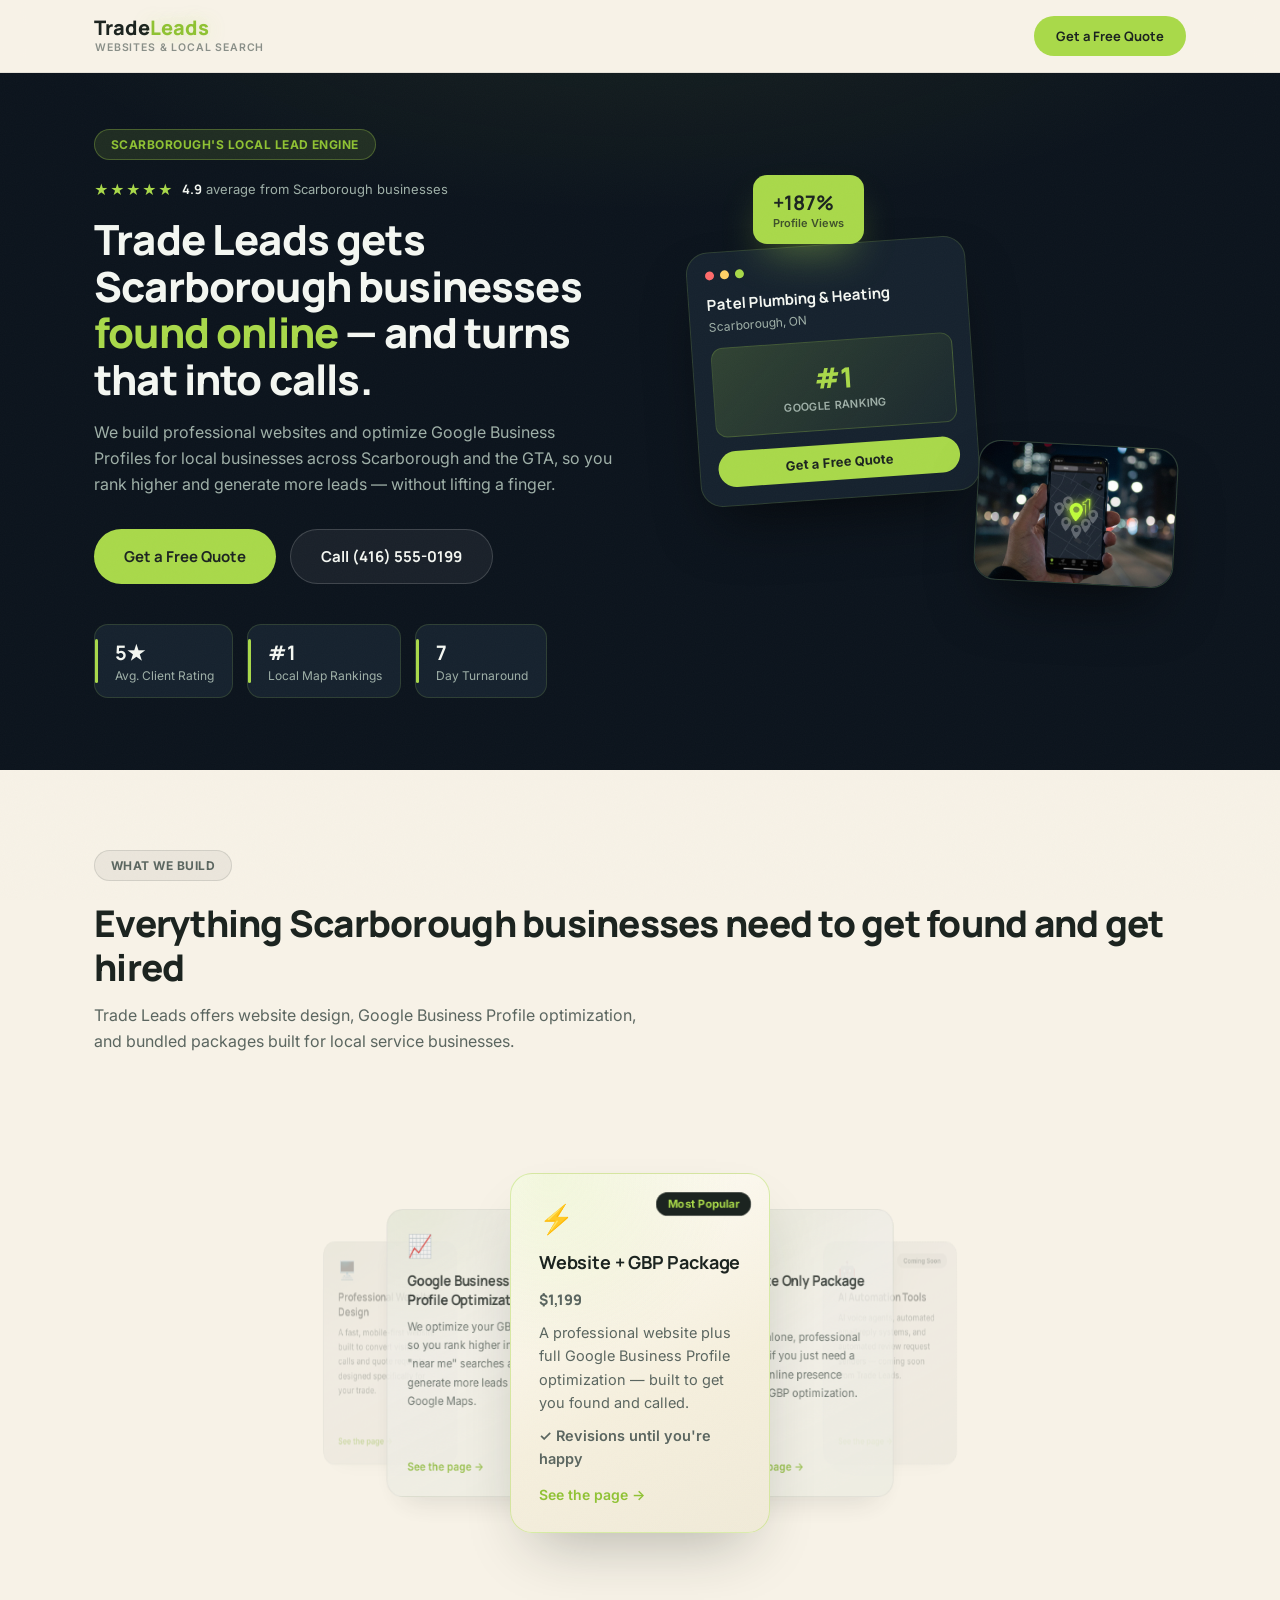
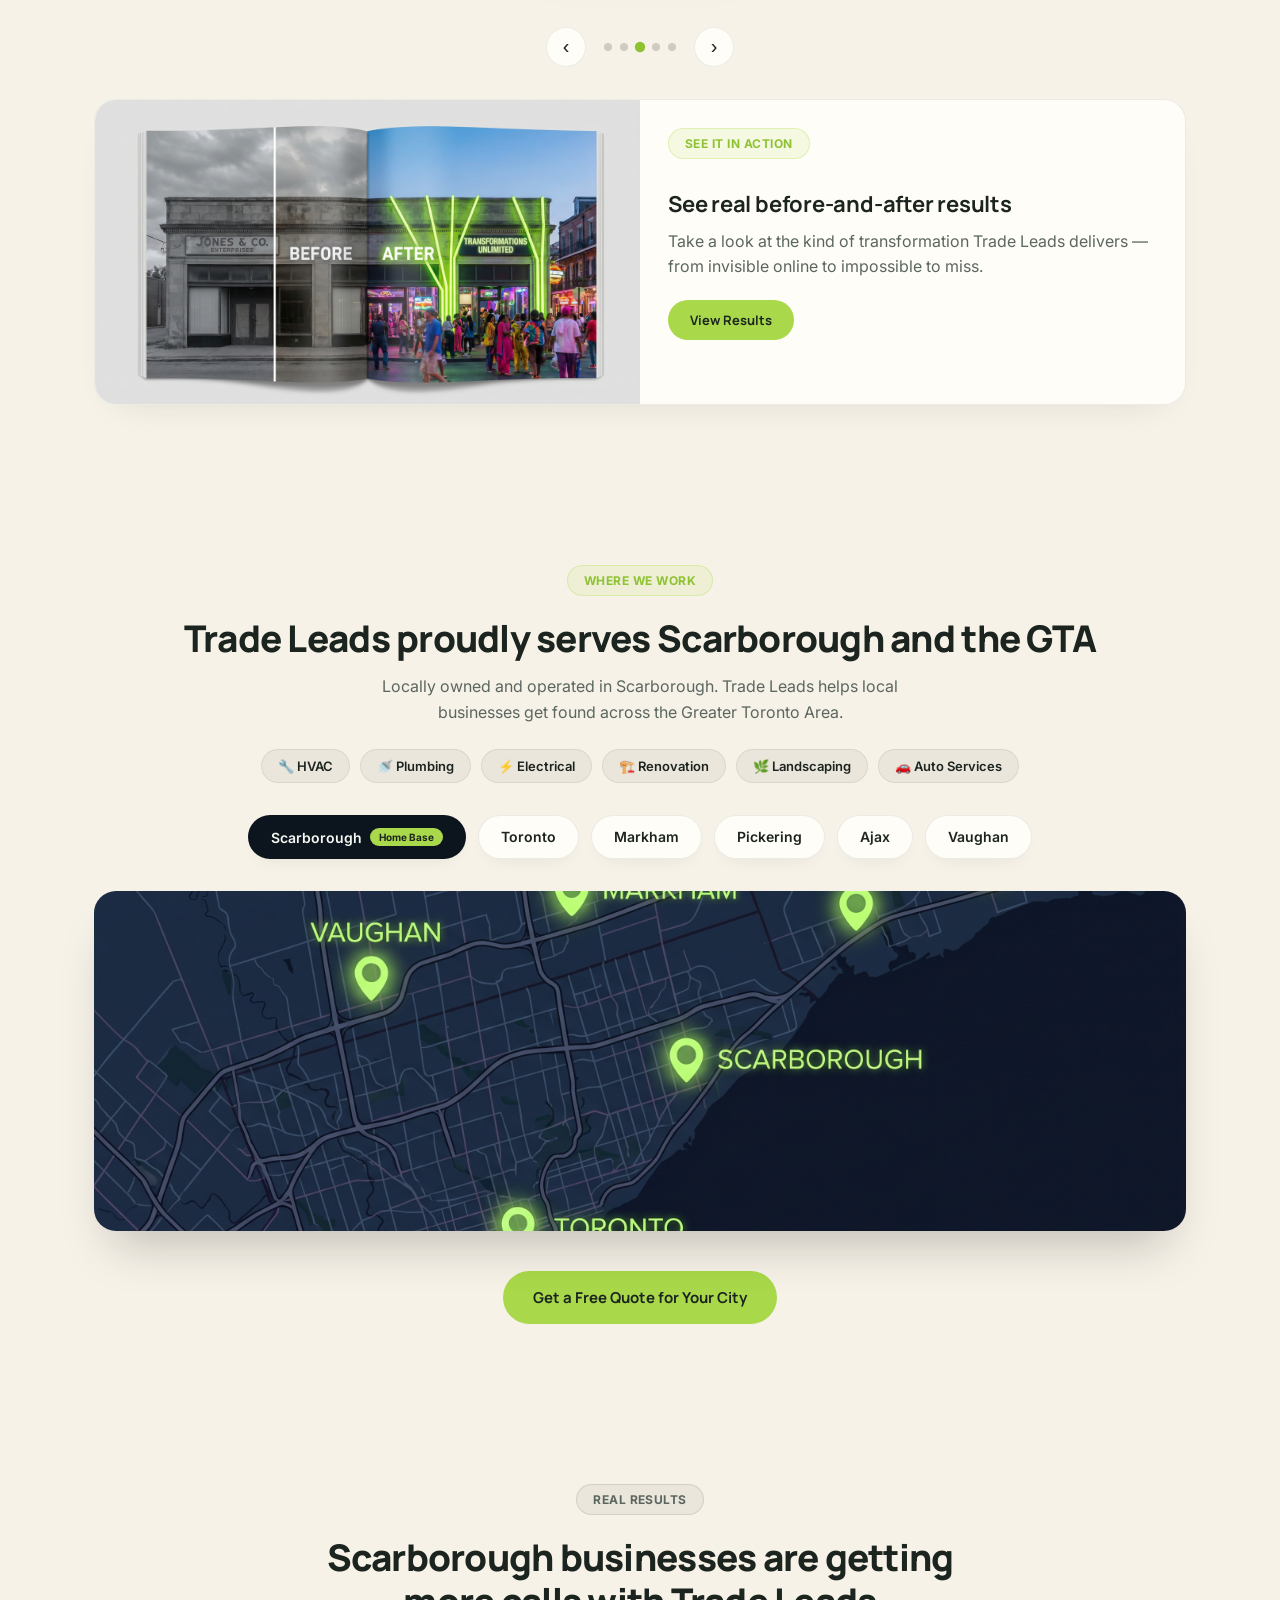
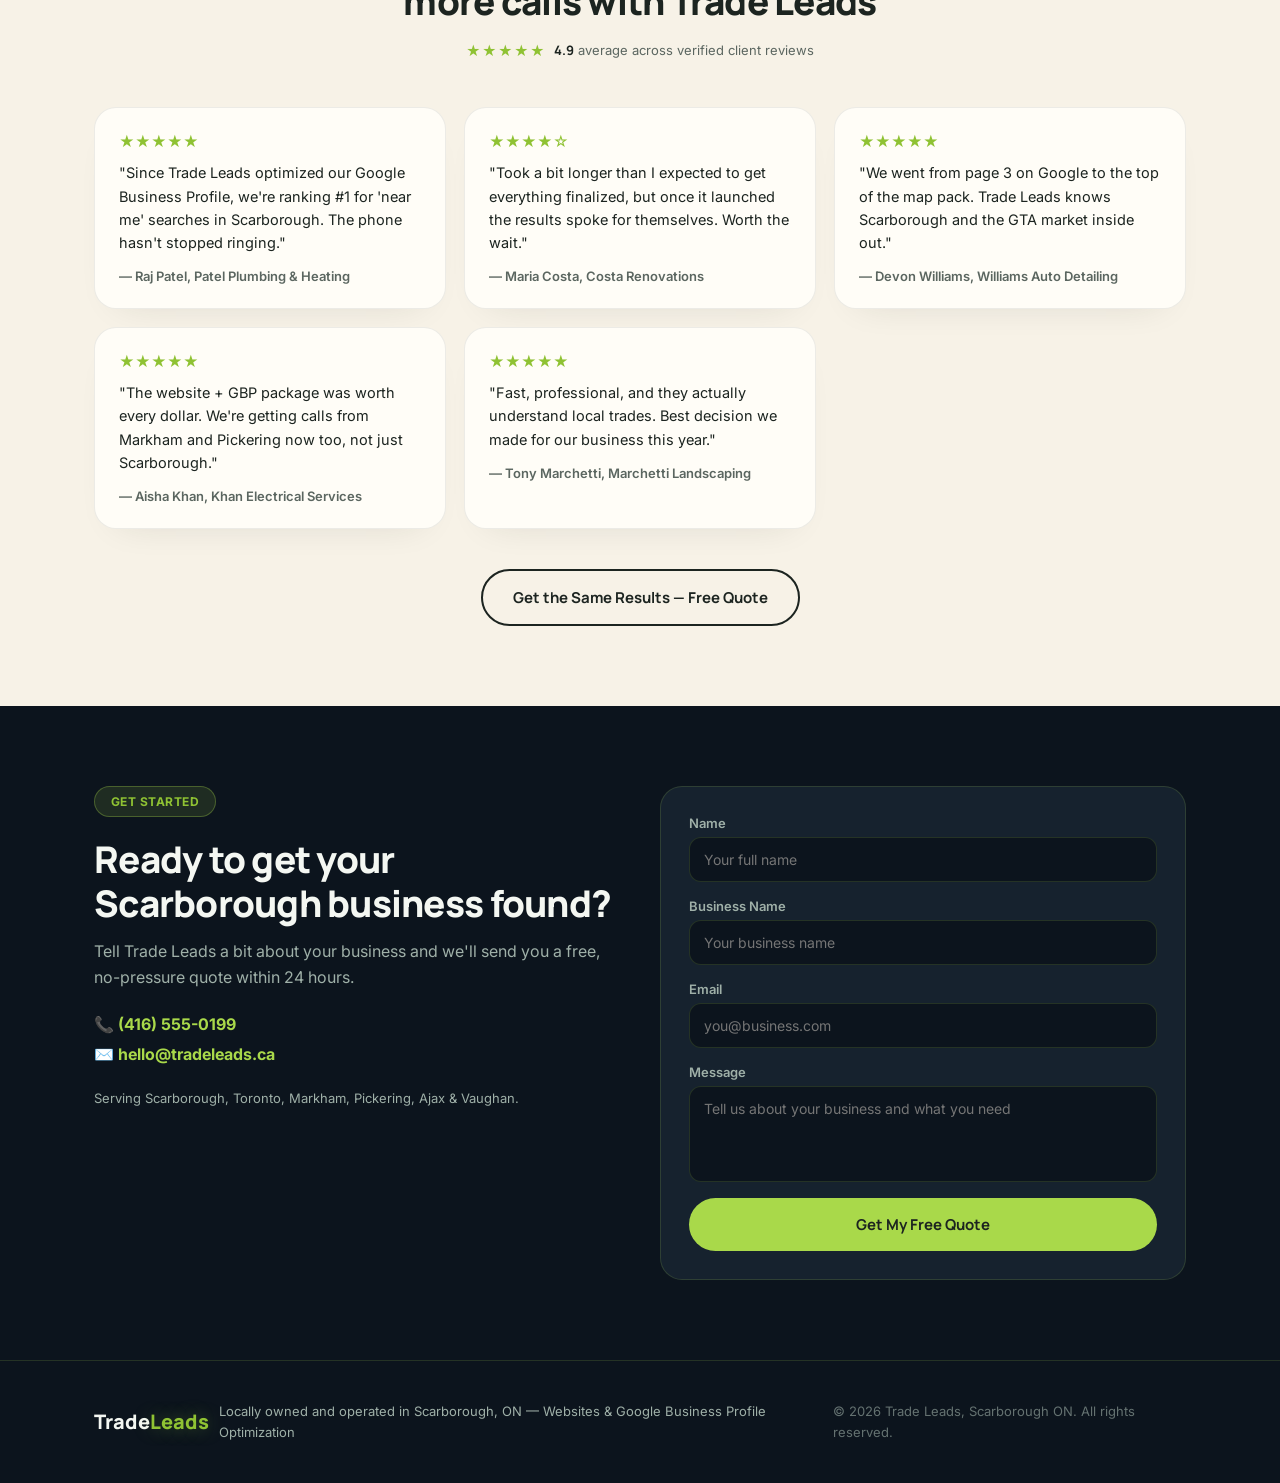
==== commit b39ced7d: "Replace placeholder mockup with real content, add premium tagline under logo across all pages, smoot" ====
--- a/index.html
+++ b/index.html
@@ -17,7 +17,10 @@
 <!-- HEADER -->
 <header class="site-header">
   <div class="wrap header-row">
-    <div class="logo">Trade<span>Leads</span></div>
+    <div class="logo-block">
+      <div class="logo">Trade<span>Leads</span></div>
+      <span class="logo-tagline">Websites & Local Search</span>
+    </div>
     <a href="#contact" class="btn btn-primary btn-small">Get a Free Quote</a>
   </div>
 </header>
@@ -51,9 +54,12 @@
             <span class="dot dot-r"></span><span class="dot dot-y"></span><span class="dot dot-g"></span>
           </div>
           <div class="mockup-body">
-            <div class="mock-line w-60"></div>
-            <div class="mock-line w-40"></div>
-            <div class="mock-block"></div>
+            <div class="mock-brand">Patel Plumbing & Heating</div>
+            <div class="mock-tag">Scarborough, ON</div>
+            <div class="mock-block">
+              <span class="mock-block-stat">#1</span>
+              <span class="mock-block-label">Google Ranking</span>
+            </div>
             <div class="mock-cta">Get a Free Quote</div>
           </div>
         </div>
@@ -76,7 +82,7 @@
     <h2 class="reveal">Everything Scarborough businesses need to get found and get hired</h2>
     <p class="section-sub reveal">Trade Leads offers website design, Google Business Profile optimization, and bundled packages built for local service businesses.</p>
 
-    <div class="carousel reveal" id="serviceCarousel">
+    <div class="carousel" id="serviceCarousel">
       <div class="carousel-track">
         <a href="website-design.html" class="service-card" data-index="0">
           <div class="service-icon">🖥️</div>
@@ -97,8 +103,8 @@
           <div class="service-icon">⚡</div>
           <h3>Website + GBP Package</h3>
           <p class="price">$1,199</p>
-          <p>Website plus full GBP optimization — get found and get called.</p>
-          <p class="guarantee-line">✓ Revisions until happy</p>
+          <p>A professional website plus full Google Business Profile optimization — built to get you found and called.</p>
+          <p class="guarantee-line">✓ Revisions until you're happy</p>
           <span class="inline-cta">See the page →</span>
         </a>
 
--- a/styles.css
+++ b/styles.css
@@ -104,12 +104,12 @@
   border-bottom:1px solid var(--cream-border);
 }
 .header-row{ display:flex; align-items:center; justify-content:space-between; padding:16px 24px; }
-.logo{ font-family:var(--font-display); font-weight:800; font-size:20px; color:var(--ink); position:relative; }
+.logo-block{ display:flex; flex-direction:column; gap:3px; }
+.logo{ font-family:var(--font-display); font-weight:800; font-size:20px; color:var(--ink); position:relative; line-height:1; }
 .logo span{ color:var(--lime-dim); text-shadow:0 0 18px rgba(169,217,74,0.35); }
-.logo::after{
-  content:''; position:absolute; left:0; bottom:-6px; width:38px; height:2px;
-  background:linear-gradient(90deg, var(--lime), transparent);
-  border-radius:2px;
+.logo-tagline{
+  font-size:10.5px; font-weight:600; letter-spacing:0.08em; text-transform:uppercase;
+  color:var(--ink-soft); opacity:0.7; padding-left:1px;
 }
 
 /* ===== HERO ===== */
@@ -162,9 +162,15 @@
 .mockup-top{ display:flex; gap:6px; margin-bottom:14px; }
 .dot{ width:9px; height:9px; border-radius:50%; }
 .dot-r{ background:#ff6b6b; } .dot-y{ background:#ffd166; } .dot-g{ background:var(--lime); }
-.mock-line{ height:10px; border-radius:5px; background:rgba(255,255,255,0.1); margin-bottom:10px; }
-.w-60{ width:60%; } .w-40{ width:40%; }
-.mock-block{ height:90px; border-radius:12px; background:linear-gradient(135deg, rgba(169,217,74,0.18), rgba(169,217,74,0.04)); margin:14px 0; }
+.mock-brand{ font-family:var(--font-display); font-weight:700; font-size:15px; color:var(--white); margin-bottom:4px; }
+.mock-tag{ font-size:12px; color:var(--grey); margin-bottom:14px; }
+.mock-block{
+  height:90px; border-radius:12px; background:linear-gradient(135deg, rgba(169,217,74,0.18), rgba(169,217,74,0.04));
+  margin:14px 0; display:flex; flex-direction:column; align-items:center; justify-content:center; gap:2px;
+  border:1px solid rgba(169,217,74,0.2);
+}
+.mock-block-stat{ font-family:var(--font-display); font-weight:800; font-size:28px; color:var(--lime); }
+.mock-block-label{ font-size:11px; color:var(--grey); font-weight:600; letter-spacing:0.03em; text-transform:uppercase; }
 .mock-cta{
   background:var(--lime); color:var(--ink); font-weight:700; font-size:13px;
   text-align:center; padding:10px; border-radius:var(--radius-pill);
@@ -257,17 +263,19 @@
   overflow:hidden;
 }
 .carousel-track{
-  position:relative; height:480px; width:100%;
+  position:relative; height:500px; width:100%;
   display:flex; align-items:center; justify-content:center;
   overflow:visible;
 }
 .carousel .service-card{
-  position:absolute; width:240px; height:340px; left:50%; top:50%;
+  position:absolute; width:260px; height:360px; left:50%; top:50%;
   margin:0; display:flex; flex-direction:column;
-  transition:transform 0.55s cubic-bezier(.22,.61,.36,1), opacity 0.55s ease, box-shadow 0.55s ease, filter 0.55s ease;
+  transition:transform 0.7s cubic-bezier(.25,.8,.35,1), opacity 0.6s ease, box-shadow 0.6s ease, filter 0.6s ease;
   cursor:pointer;
-}
-.carousel .service-card p{ font-size:13.5px; }
+  will-change:transform;
+}
+.carousel .service-card p{ font-size:14.5px; }
+.carousel .service-card h3{ font-size:18px; }
 .carousel .service-card .inline-cta{ margin-top:auto; padding-top:10px; }
 .carousel .service-card:hover{ transform-origin:center; }
 
@@ -342,17 +350,17 @@
 .carousel-dot.active{ background:var(--lime-dim); transform:scale(1.3); }
 
 @media (max-width:640px){
-  .carousel-track{ height:440px; }
-  .carousel .service-card{ width:200px; height:320px; }
-  .carousel .service-card[data-pos="left1"]{ transform:translate(-50%,-50%) translateX(-78px) translateZ(-100px) scale(0.72) rotateY(20deg); }
-  .carousel .service-card[data-pos="right1"]{ transform:translate(-50%,-50%) translateX(78px) translateZ(-100px) scale(0.72) rotateY(-20deg); }
+  .carousel-track{ height:460px; }
+  .carousel .service-card{ width:215px; height:340px; }
+  .carousel .service-card[data-pos="left1"]{ transform:translate(-50%,-50%) translateX(-82px) translateZ(-100px) scale(0.74) rotateY(20deg); }
+  .carousel .service-card[data-pos="right1"]{ transform:translate(-50%,-50%) translateX(82px) translateZ(-100px) scale(0.74) rotateY(-20deg); }
   .carousel .service-card[data-pos="left2"], .carousel .service-card[data-pos="right2"]{ opacity:0; pointer-events:none; }
 }
 
 @media (max-width:380px){
-  .carousel .service-card{ width:178px; height:300px; padding:20px; }
-  .carousel .service-card[data-pos="left1"]{ transform:translate(-50%,-50%) translateX(-62px) translateZ(-100px) scale(0.68) rotateY(18deg); }
-  .carousel .service-card[data-pos="right1"]{ transform:translate(-50%,-50%) translateX(62px) translateZ(-100px) scale(0.68) rotateY(-18deg); }
+  .carousel .service-card{ width:190px; height:320px; padding:22px; }
+  .carousel .service-card[data-pos="left1"]{ transform:translate(-50%,-50%) translateX(-65px) translateZ(-100px) scale(0.7) rotateY(18deg); }
+  .carousel .service-card[data-pos="right1"]{ transform:translate(-50%,-50%) translateX(65px) translateZ(-100px) scale(0.7) rotateY(-18deg); }
 }
 
 /* results banner inside services section */
@@ -435,7 +443,6 @@
 .footer-row{ display:flex; flex-direction:column; align-items:center; gap:10px; text-align:center; }
 .footer-row p{ font-size:13px; color:var(--grey); }
 .footer-row .logo{ color:var(--white); }
-.footer-row .logo::after{ background:linear-gradient(90deg, var(--lime), transparent); opacity:0.6; }
 .copyright{ font-size:12px; opacity:0.6; color:var(--grey); }
 
 /* ===== SCROLL REVEAL ===== */
